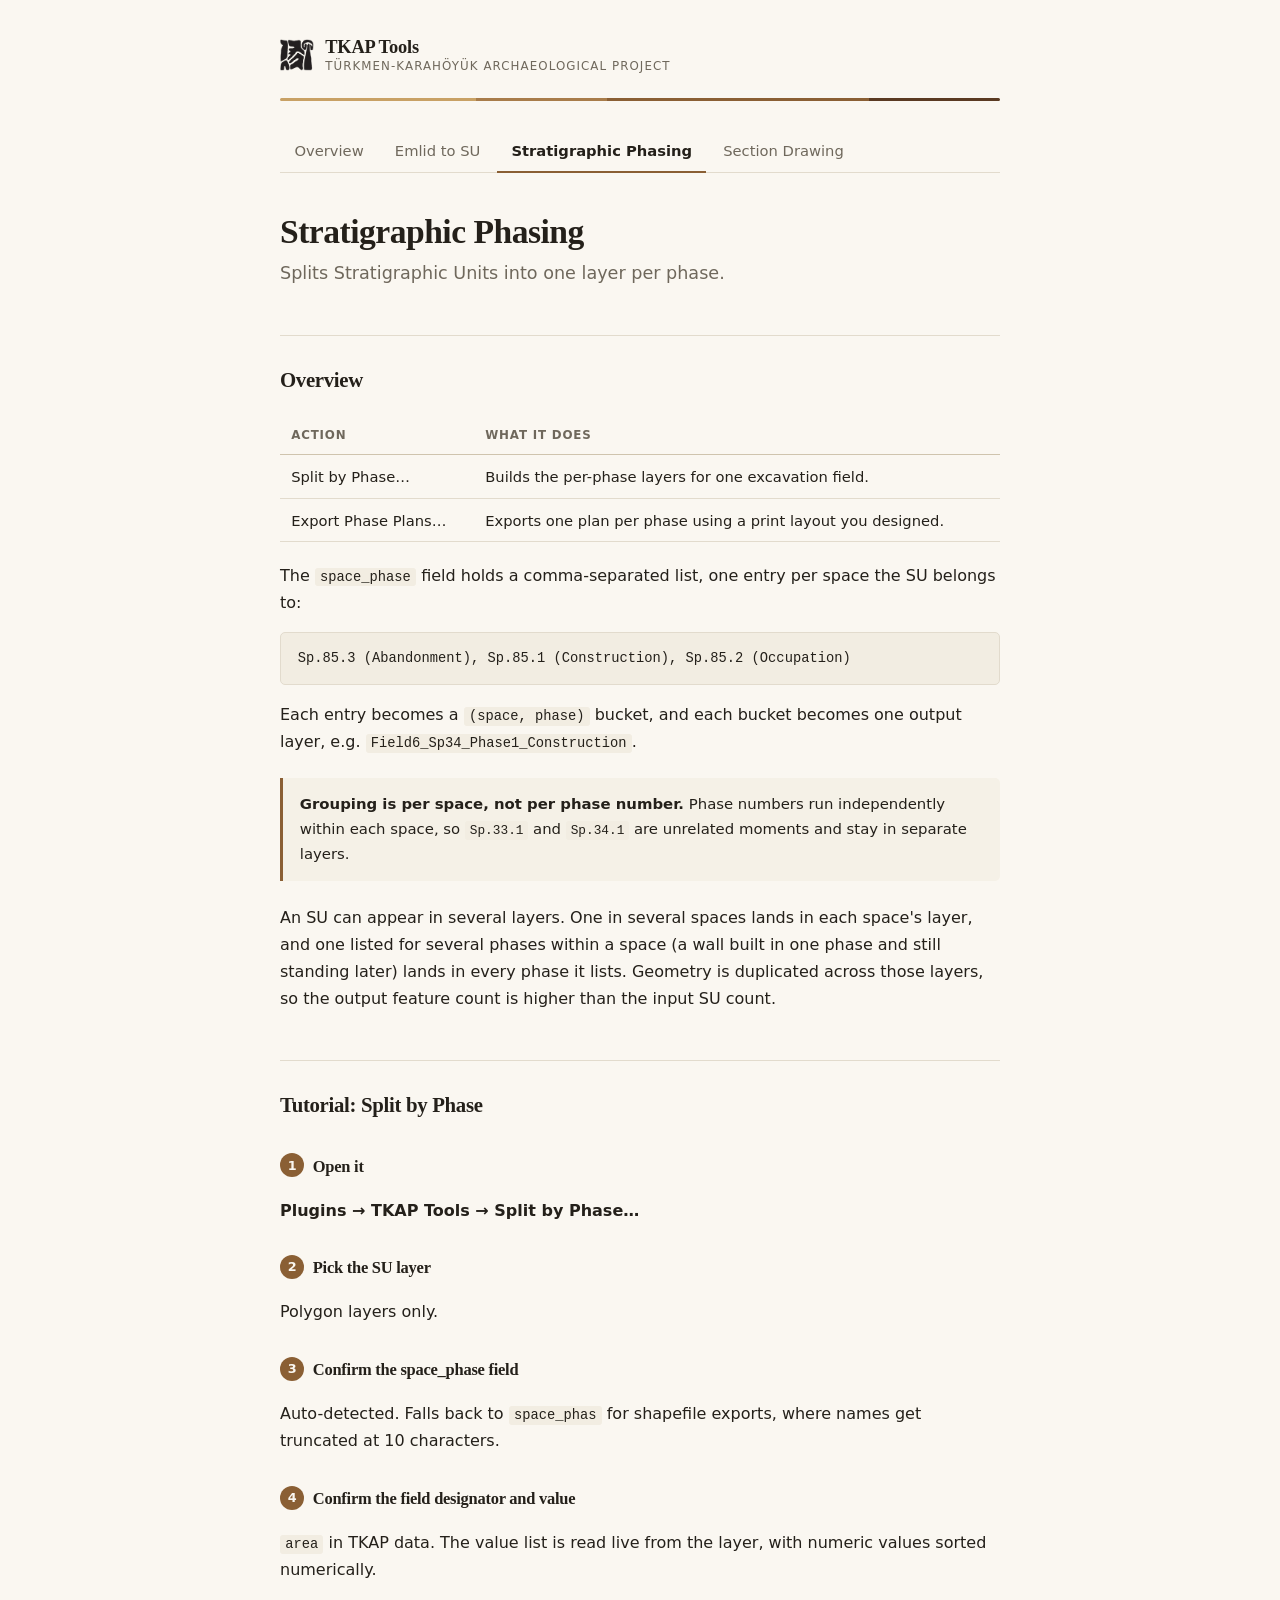
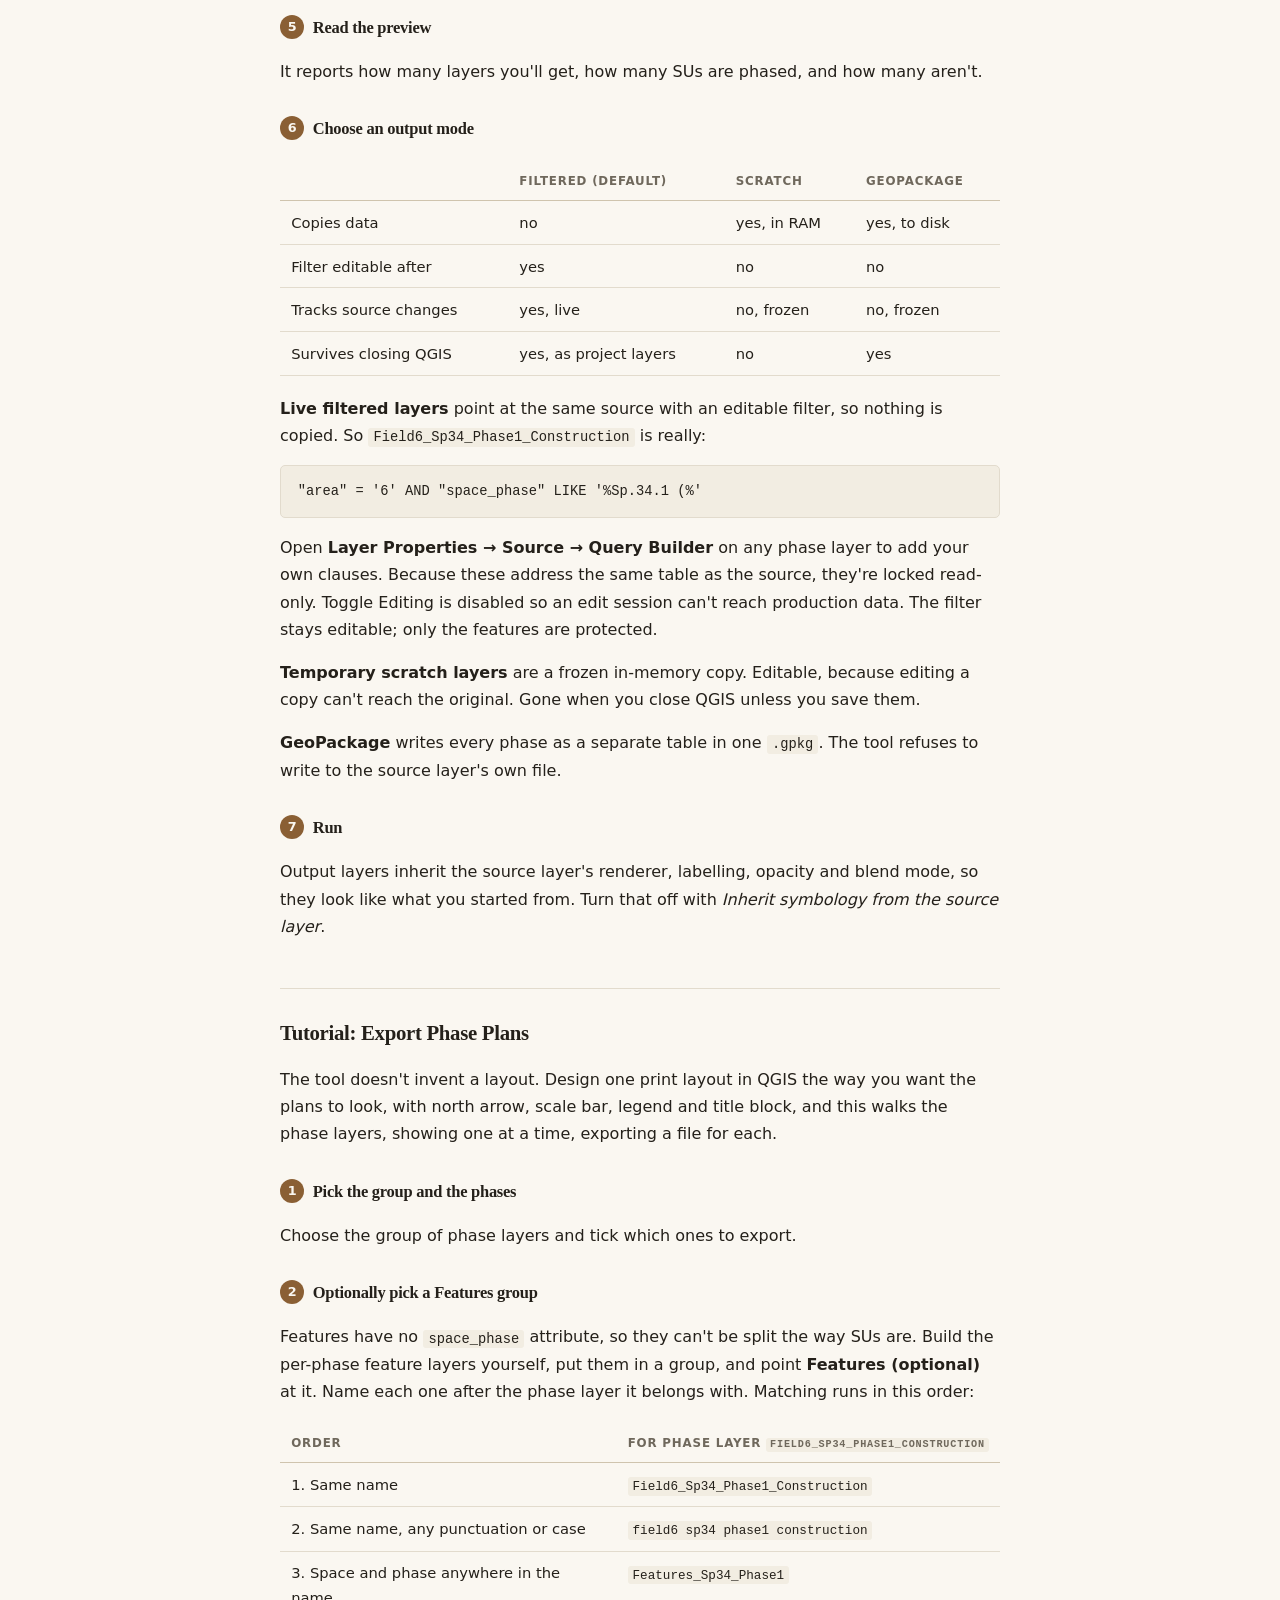
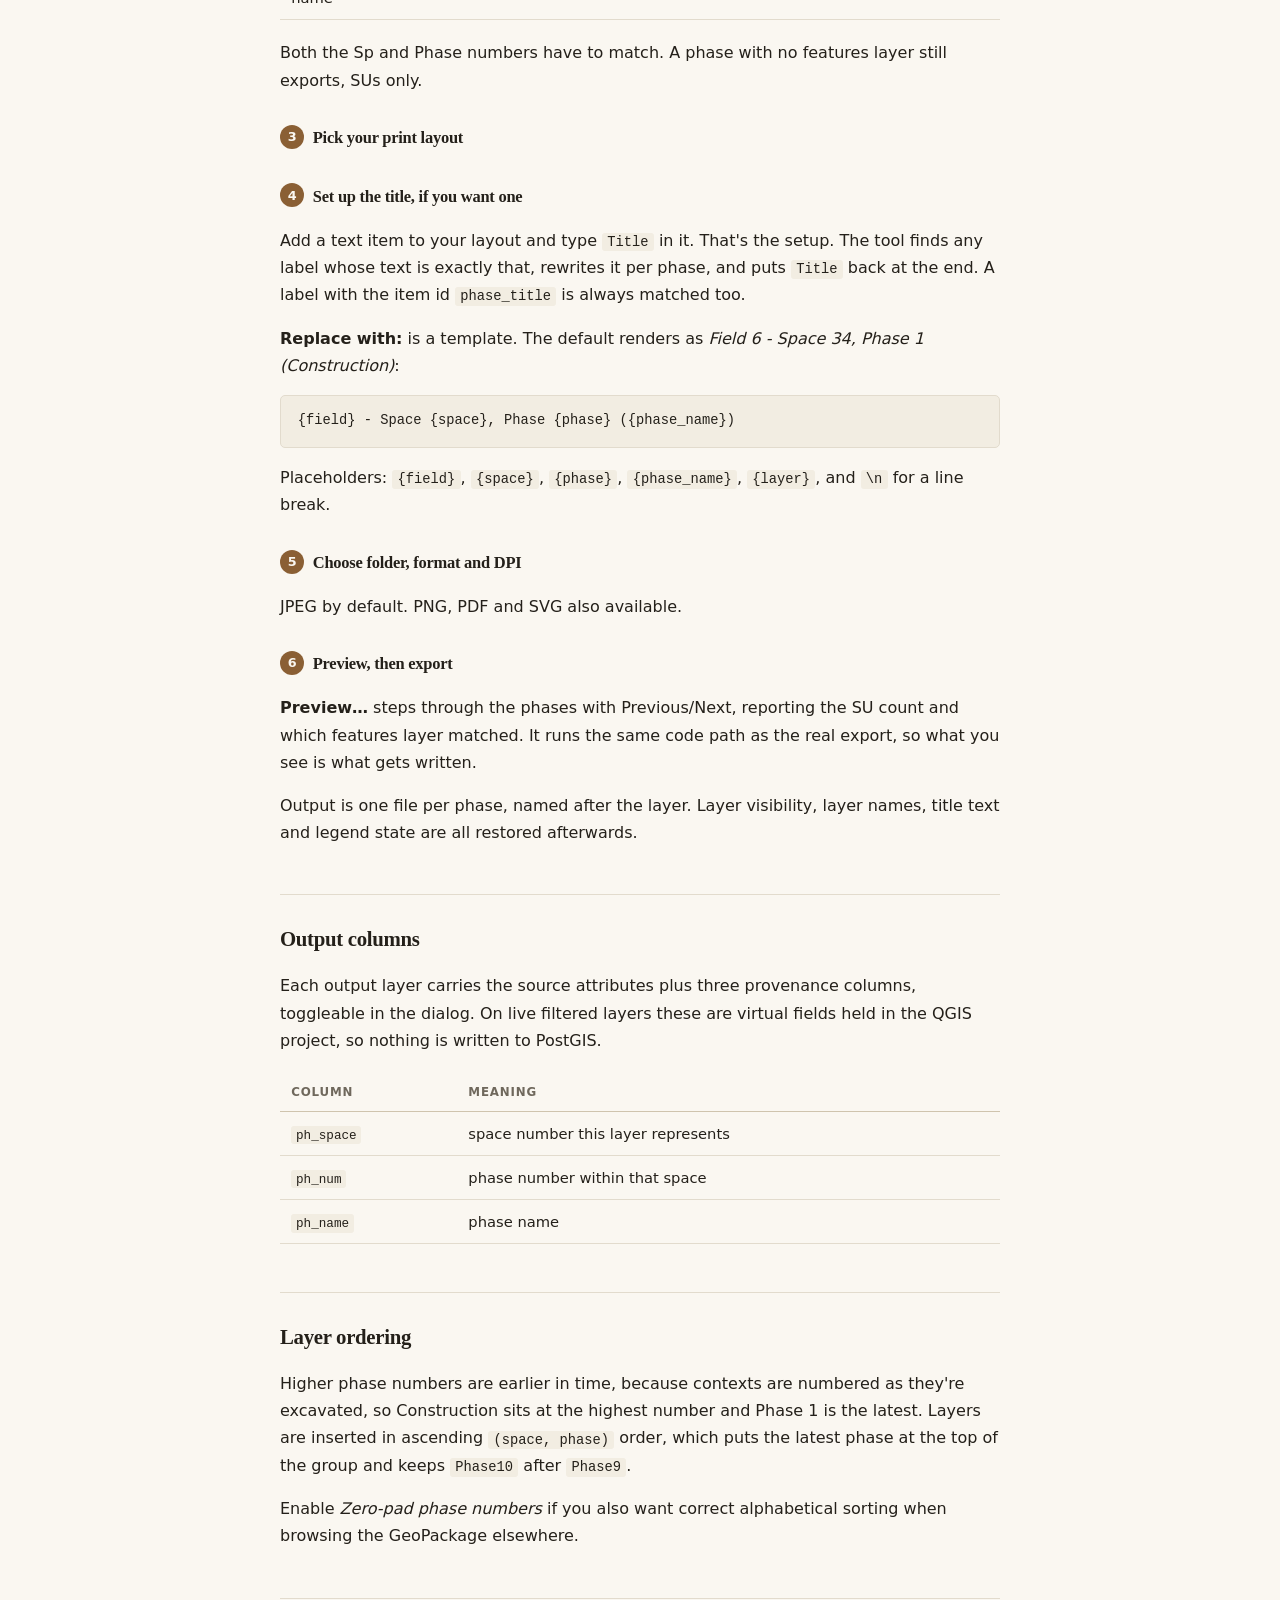
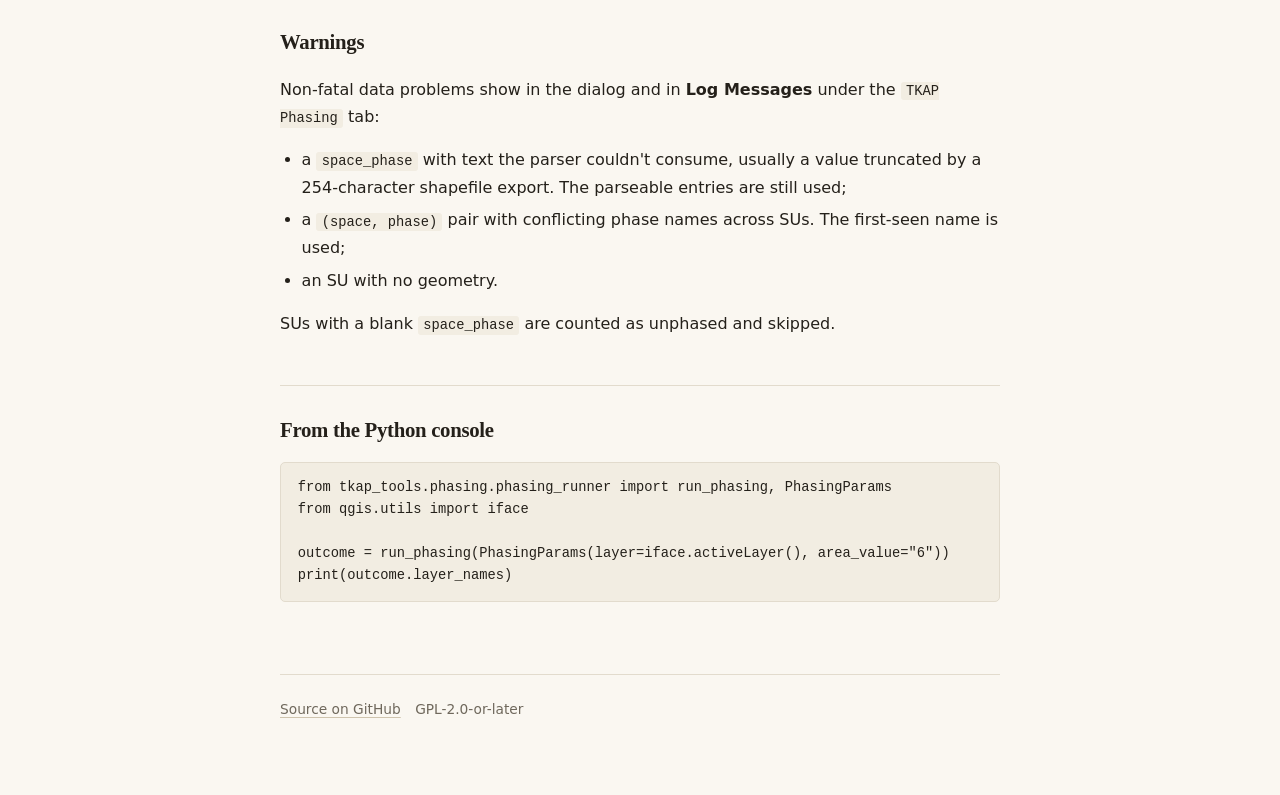
==== docs/phasing.html @ 30c322bd "Merge the three TKAP QGIS plugins into one Phasing, Section Drawing and Emlid to SU now ship as tkap" ====
<!doctype html>
<html lang="en">
<head>
<meta charset="utf-8">
<meta name="viewport" content="width=device-width, initial-scale=1">
<title>Stratigraphic Phasing - TKAP Tools</title>
<meta name="description" content="Split Stratigraphic Units into one layer per phase for an excavation field, and export a plan for each.">
<link rel="icon" href="assets/tkap-mark.png">
<link rel="stylesheet" href="style.css">
</head>
<body>
<header>
  <a class="brand" href="./">
    <img src="assets/tkap-mark.png" alt="">
    <span class="brand-text">
      <span class="brand-name">TKAP Tools</span>
      <span class="brand-sub">Türkmen-Karahöyük Archaeological Project</span>
    </span>
  </a>
  <div class="strata"><i></i><i></i><i></i><i></i></div>
  <nav class="tabs">
    <a href="./">Overview</a>
    <a href="emlid.html">Emlid to SU</a>
    <a href="phasing.html" aria-current="page">Stratigraphic Phasing</a>
    <a href="section.html">Section Drawing</a>
  </nav>
</header>

<main>
  <h1>Stratigraphic Phasing</h1>
  <p class="lede">Splits Stratigraphic Units into one layer per phase.</p>

  <h2>Overview</h2>
  <div class="table-wrap">
  <table>
    <tr><th>Action</th><th>What it does</th></tr>
    <tr><td>Split by Phase…</td><td>Builds the per-phase layers for one excavation field.</td></tr>
    <tr><td>Export Phase Plans…</td><td>Exports one plan per phase using a print layout you designed.</td></tr>
  </table>
  </div>

  <p>The <code>space_phase</code> field holds a comma-separated list, one entry per space the SU belongs to:</p>
  <pre><code>Sp.85.3 (Abandonment), Sp.85.1 (Construction), Sp.85.2 (Occupation)</code></pre>
  <p>Each entry becomes a <code>(space, phase)</code> bucket, and each bucket becomes one output layer, e.g. <code>Field6_Sp34_Phase1_Construction</code>.</p>

  <div class="note">
    <p><strong>Grouping is per space, not per phase number.</strong> Phase numbers run independently within each space, so <code>Sp.33.1</code> and <code>Sp.34.1</code> are unrelated moments and stay in separate layers.</p>
  </div>

  <p>An SU can appear in several layers. One in several spaces lands in each space's layer, and one listed for several phases within a space (a wall built in one phase and still standing later) lands in every phase it lists. Geometry is duplicated across those layers, so the output feature count is higher than the input SU count.</p>

  <h2>Tutorial: Split by Phase</h2>

  <div class="steps">
    <section class="step">
      <h3>Open it</h3>
      <p><strong>Plugins → TKAP Tools → Split by Phase…</strong></p>
    </section>

    <section class="step">
      <h3>Pick the SU layer</h3>
      <p>Polygon layers only.</p>
    </section>

    <section class="step">
      <h3>Confirm the space_phase field</h3>
      <p>Auto-detected. Falls back to <code>space_phas</code> for shapefile exports, where names get truncated at 10 characters.</p>
    </section>

    <section class="step">
      <h3>Confirm the field designator and value</h3>
      <p><code>area</code> in TKAP data. The value list is read live from the layer, with numeric values sorted numerically.</p>
    </section>

    <section class="step">
      <h3>Read the preview</h3>
      <p>It reports how many layers you'll get, how many SUs are phased, and how many aren't.</p>
    </section>

    <section class="step">
      <h3>Choose an output mode</h3>
      <div class="table-wrap">
      <table>
        <tr><th></th><th>Filtered (default)</th><th>Scratch</th><th>GeoPackage</th></tr>
        <tr><td>Copies data</td><td>no</td><td>yes, in RAM</td><td>yes, to disk</td></tr>
        <tr><td>Filter editable after</td><td>yes</td><td>no</td><td>no</td></tr>
        <tr><td>Tracks source changes</td><td>yes, live</td><td>no, frozen</td><td>no, frozen</td></tr>
        <tr><td>Survives closing QGIS</td><td>yes, as project layers</td><td>no</td><td>yes</td></tr>
      </table>
      </div>

      <p><strong>Live filtered layers</strong> point at the same source with an editable filter, so nothing is copied. So <code>Field6_Sp34_Phase1_Construction</code> is really:</p>
      <pre><code>"area" = '6' AND "space_phase" LIKE '%Sp.34.1 (%'</code></pre>
      <p>Open <strong>Layer Properties → Source → Query Builder</strong> on any phase layer to add your own clauses. Because these address the same table as the source, they're locked read-only. Toggle Editing is disabled so an edit session can't reach production data. The filter stays editable; only the features are protected.</p>

      <p><strong>Temporary scratch layers</strong> are a frozen in-memory copy. Editable, because editing a copy can't reach the original. Gone when you close QGIS unless you save them.</p>

      <p><strong>GeoPackage</strong> writes every phase as a separate table in one <code>.gpkg</code>. The tool refuses to write to the source layer's own file.</p>
    </section>

    <section class="step">
      <h3>Run</h3>
      <p>Output layers inherit the source layer's renderer, labelling, opacity and blend mode, so they look like what you started from. Turn that off with <em>Inherit symbology from the source layer</em>.</p>
    </section>
  </div>

  <h2>Tutorial: Export Phase Plans</h2>

  <p>The tool doesn't invent a layout. Design one print layout in QGIS the way you want the plans to look, with north arrow, scale bar, legend and title block, and this walks the phase layers, showing one at a time, exporting a file for each.</p>

  <div class="steps">
    <section class="step">
      <h3>Pick the group and the phases</h3>
      <p>Choose the group of phase layers and tick which ones to export.</p>
    </section>

    <section class="step">
      <h3>Optionally pick a Features group</h3>
      <p>Features have no <code>space_phase</code> attribute, so they can't be split the way SUs are. Build the per-phase feature layers yourself, put them in a group, and point <strong>Features (optional)</strong> at it. Name each one after the phase layer it belongs with. Matching runs in this order:</p>
      <div class="table-wrap">
      <table>
        <tr><th>Order</th><th>For phase layer <code>Field6_Sp34_Phase1_Construction</code></th></tr>
        <tr><td>1. Same name</td><td><code>Field6_Sp34_Phase1_Construction</code></td></tr>
        <tr><td>2. Same name, any punctuation or case</td><td><code>field6 sp34 phase1 construction</code></td></tr>
        <tr><td>3. Space and phase anywhere in the name</td><td><code>Features_Sp34_Phase1</code></td></tr>
      </table>
      </div>
      <p>Both the Sp and Phase numbers have to match. A phase with no features layer still exports, SUs only.</p>
    </section>

    <section class="step">
      <h3>Pick your print layout</h3>
    </section>

    <section class="step">
      <h3>Set up the title, if you want one</h3>
      <p>Add a text item to your layout and type <code>Title</code> in it. That's the setup. The tool finds any label whose text is exactly that, rewrites it per phase, and puts <code>Title</code> back at the end. A label with the item id <code>phase_title</code> is always matched too.</p>
      <p><strong>Replace with:</strong> is a template. The default renders as <em>Field 6 - Space 34, Phase 1 (Construction)</em>:</p>
      <pre><code>{field} - Space {space}, Phase {phase} ({phase_name})</code></pre>
      <p>Placeholders: <code>{field}</code>, <code>{space}</code>, <code>{phase}</code>, <code>{phase_name}</code>, <code>{layer}</code>, and <code>\n</code> for a line break.</p>
    </section>

    <section class="step">
      <h3>Choose folder, format and DPI</h3>
      <p>JPEG by default. PNG, PDF and SVG also available.</p>
    </section>

    <section class="step">
      <h3>Preview, then export</h3>
      <p><strong>Preview…</strong> steps through the phases with Previous/Next, reporting the SU count and which features layer matched. It runs the same code path as the real export, so what you see is what gets written.</p>
      <p>Output is one file per phase, named after the layer. Layer visibility, layer names, title text and legend state are all restored afterwards.</p>
    </section>
  </div>

  <h2>Output columns</h2>
  <p>Each output layer carries the source attributes plus three provenance columns, toggleable in the dialog. On live filtered layers these are virtual fields held in the QGIS project, so nothing is written to PostGIS.</p>
  <div class="table-wrap">
  <table>
    <tr><th>Column</th><th>Meaning</th></tr>
    <tr><td><code>ph_space</code></td><td>space number this layer represents</td></tr>
    <tr><td><code>ph_num</code></td><td>phase number within that space</td></tr>
    <tr><td><code>ph_name</code></td><td>phase name</td></tr>
  </table>
  </div>

  <h2>Layer ordering</h2>
  <p>Higher phase numbers are earlier in time, because contexts are numbered as they're excavated, so Construction sits at the highest number and Phase 1 is the latest. Layers are inserted in ascending <code>(space, phase)</code> order, which puts the latest phase at the top of the group and keeps <code>Phase10</code> after <code>Phase9</code>.</p>
  <p>Enable <em>Zero-pad phase numbers</em> if you also want correct alphabetical sorting when browsing the GeoPackage elsewhere.</p>

  <h2>Warnings</h2>
  <p>Non-fatal data problems show in the dialog and in <strong>Log Messages</strong> under the <code>TKAP Phasing</code> tab:</p>
  <ul>
    <li>a <code>space_phase</code> with text the parser couldn't consume, usually a value truncated by a 254-character shapefile export. The parseable entries are still used;</li>
    <li>a <code>(space, phase)</code> pair with conflicting phase names across SUs. The first-seen name is used;</li>
    <li>an SU with no geometry.</li>
  </ul>
  <p>SUs with a blank <code>space_phase</code> are counted as unphased and skipped.</p>

  <h2>From the Python console</h2>
  <pre><code>from tkap_tools.phasing.phasing_runner import run_phasing, PhasingParams
from qgis.utils import iface

outcome = run_phasing(PhasingParams(layer=iface.activeLayer(), area_value="6"))
print(outcome.layer_names)</code></pre>
</main>

<footer>
  <span><a href="https://github.com/amcgallian/tkap-qgis">Source on GitHub</a></span>
  <span>GPL-2.0-or-later</span>
</footer>
</body>
</html>
---- docs/style.css ----
/* TKAP Tools documentation.
   Warm paper, ochre-to-umber accents taken from the plugin icons, and a serif
   display face so it reads like project documentation rather than a template. */

:root {
  color-scheme: light dark;

  --ink: #24201a;
  --paper: #faf7f1;
  --muted: #6f685c;
  --line: #e2dbcd;
  --rule: #cfc4ae;
  --code-bg: #f2ede2;
  --panel: #f5f1e7;

  --ochre: #c8a165;
  --umber: #8a5f34;
  --bark: #5a3a22;
  --accent: #8a5f34;

  --mark-invert: 0;
}

@media (prefers-color-scheme: dark) {
  :root {
    --ink: #ece7dc;
    --paper: #14120e;
    --muted: #9a9285;
    --line: #2c2820;
    --rule: #3a3428;
    --code-bg: #1d1a14;
    --panel: #1a1712;

    --accent: #c8a165;
    --mark-invert: 1;
  }
}

:root[data-theme="light"] {
  --ink: #24201a; --paper: #faf7f1; --muted: #6f685c; --line: #e2dbcd;
  --rule: #cfc4ae; --code-bg: #f2ede2; --panel: #f5f1e7;
  --accent: #8a5f34; --mark-invert: 0;
}
:root[data-theme="dark"] {
  --ink: #ece7dc; --paper: #14120e; --muted: #9a9285; --line: #2c2820;
  --rule: #3a3428; --code-bg: #1d1a14; --panel: #1a1712;
  --accent: #c8a165; --mark-invert: 1;
}

* { box-sizing: border-box; }

body {
  margin: 0;
  padding: 0 1.25rem 5rem;
  font: 16px/1.7 -apple-system, "Segoe UI", system-ui, sans-serif;
  color: var(--ink);
  background: var(--paper);
  -webkit-text-size-adjust: 100%;
}

.wrap { max-width: 45rem; margin: 0 auto; }

/* ---------------------------------------------------------------- header -- */

header { max-width: 45rem; margin: 0 auto; padding: 2.25rem 0 0; }

.brand {
  display: flex;
  align-items: center;
  gap: .7rem;
  text-decoration: none;
  color: inherit;
  margin-bottom: 1.5rem;
}
.brand img {
  width: 34px;
  height: 32px;
  object-fit: contain;
  /* The mark is near-black artwork on transparency, so dark mode needs it
     flipped rather than a second file. */
  filter: invert(var(--mark-invert));
}
.brand-text { display: flex; flex-direction: column; line-height: 1.25; }
.brand-name {
  font-family: "Iowan Old Style", "Palatino Linotype", Palatino, "Book Antiqua", Georgia, serif;
  font-size: 1.15rem;
  font-weight: 600;
  letter-spacing: -.01em;
}
.brand-sub { font-size: .74rem; color: var(--muted); letter-spacing: .09em; text-transform: uppercase; }

/* the strata rule: the icon's ramp, flattened into a divider */
.strata { display: flex; height: 3px; border-radius: 2px; overflow: hidden; margin-bottom: 1.75rem; }
.strata i { display: block; height: 100%; }
.strata i:nth-child(1) { flex: 3; background: var(--ochre); }
.strata i:nth-child(2) { flex: 2; background: #a87c4a; }
.strata i:nth-child(3) { flex: 4; background: var(--umber); }
.strata i:nth-child(4) { flex: 2; background: var(--bark); }

nav.tabs { display: flex; flex-wrap: wrap; gap: .15rem; border-bottom: 1px solid var(--line); margin-bottom: 2.5rem; }
nav.tabs a {
  padding: .55rem .9rem;
  text-decoration: none;
  color: var(--muted);
  font-size: .92rem;
  border-bottom: 2px solid transparent;
  margin-bottom: -1px;
  white-space: nowrap;
}
nav.tabs a:hover { color: var(--ink); }
nav.tabs a[aria-current="page"] { color: var(--ink); font-weight: 600; border-bottom-color: var(--accent); }

/* ------------------------------------------------------------------ type -- */

main { max-width: 45rem; margin: 0 auto; }

h1, h2, h3 {
  font-family: "Iowan Old Style", "Palatino Linotype", Palatino, "Book Antiqua", Georgia, serif;
  letter-spacing: -.015em;
}
h1 { font-size: 2.1rem; line-height: 1.15; margin: 0 0 .5rem; font-weight: 600; }
.lede { color: var(--muted); margin: 0 0 2.5rem; font-size: 1.1rem; line-height: 1.55; max-width: 38rem; }

h2 {
  font-size: 1.3rem;
  font-weight: 600;
  margin: 3rem 0 .9rem;
  padding-top: 1.6rem;
  border-top: 1px solid var(--line);
}
h3 { font-size: 1.03rem; font-weight: 600; margin: 1.9rem 0 .45rem; }

p, li { overflow-wrap: break-word; }
ul, ol { padding-left: 1.35rem; }
li { margin: .35rem 0; }
li > ul, li > ol { margin: .35rem 0; }

a { color: inherit; text-decoration-color: var(--accent); text-underline-offset: 3px; }
a:hover { text-decoration-color: var(--ink); }

code {
  background: var(--code-bg);
  padding: .14em .38em;
  border-radius: 3px;
  font-size: .86em;
  font-family: ui-monospace, "Cascadia Code", Consolas, monospace;
}
pre {
  background: var(--code-bg);
  border: 1px solid var(--line);
  border-radius: 5px;
  padding: .9rem 1.05rem;
  overflow-x: auto;
  font-size: .86rem;
  line-height: 1.6;
}
pre code { background: none; padding: 0; font-size: inherit; }

.url {
  display: block;
  background: var(--panel);
  border: 1px solid var(--line);
  border-left: 3px solid var(--accent);
  border-radius: 0 5px 5px 0;
  padding: .8rem 1rem;
  margin: 1.1rem 0;
  overflow-x: auto;
  white-space: nowrap;
  font-family: ui-monospace, "Cascadia Code", Consolas, monospace;
  font-size: .86rem;
}

/* ---------------------------------------------------------------- blocks -- */

.table-wrap { overflow-x: auto; margin: 1.2rem 0; }
table { border-collapse: collapse; width: 100%; font-size: .92rem; }
th, td { text-align: left; padding: .55rem .7rem; border-bottom: 1px solid var(--line); vertical-align: top; }
th {
  font-size: .74rem;
  text-transform: uppercase;
  letter-spacing: .07em;
  color: var(--muted);
  font-weight: 600;
  white-space: nowrap;
  border-bottom-color: var(--rule);
}

.note {
  background: var(--panel);
  border-left: 3px solid var(--accent);
  border-radius: 0 5px 5px 0;
  padding: .85rem 1.05rem;
  margin: 1.4rem 0;
  font-size: .93rem;
}
.note :first-child { margin-top: 0; }
.note :last-child { margin-bottom: 0; }

.cards { display: grid; gap: .9rem; margin: 1.75rem 0 0; }
@media (min-width: 42rem) { .cards { grid-template-columns: repeat(3, 1fr); } }
.card {
  border: 1px solid var(--line);
  border-top: 2px solid var(--accent);
  border-radius: 4px;
  padding: 1.05rem 1.15rem;
  text-decoration: none;
  color: inherit;
  display: block;
  background: var(--panel);
}
.card:hover { border-color: var(--accent); }
.card h3 {
  margin: 0 0 .3rem;
  font-size: 1rem;
}
.card p { margin: 0; color: var(--muted); font-size: .89rem; line-height: 1.5; }

/* numbered tutorial steps */
.step { counter-increment: step; }
.steps { counter-reset: step; }
.step > h3::before {
  content: counter(step);
  display: inline-grid;
  place-items: center;
  width: 1.5rem;
  height: 1.5rem;
  margin-right: .55rem;
  border-radius: 50%;
  background: var(--accent);
  color: var(--paper);
  font-family: -apple-system, "Segoe UI", system-ui, sans-serif;
  font-size: .8rem;
  font-weight: 600;
  vertical-align: 2px;
}

footer {
  max-width: 45rem;
  margin: 4.5rem auto 0;
  padding-top: 1.4rem;
  border-top: 1px solid var(--line);
  color: var(--muted);
  font-size: .86rem;
  display: flex;
  flex-wrap: wrap;
  gap: .4rem .9rem;
  align-items: center;
}
footer a { text-decoration-color: var(--rule); }
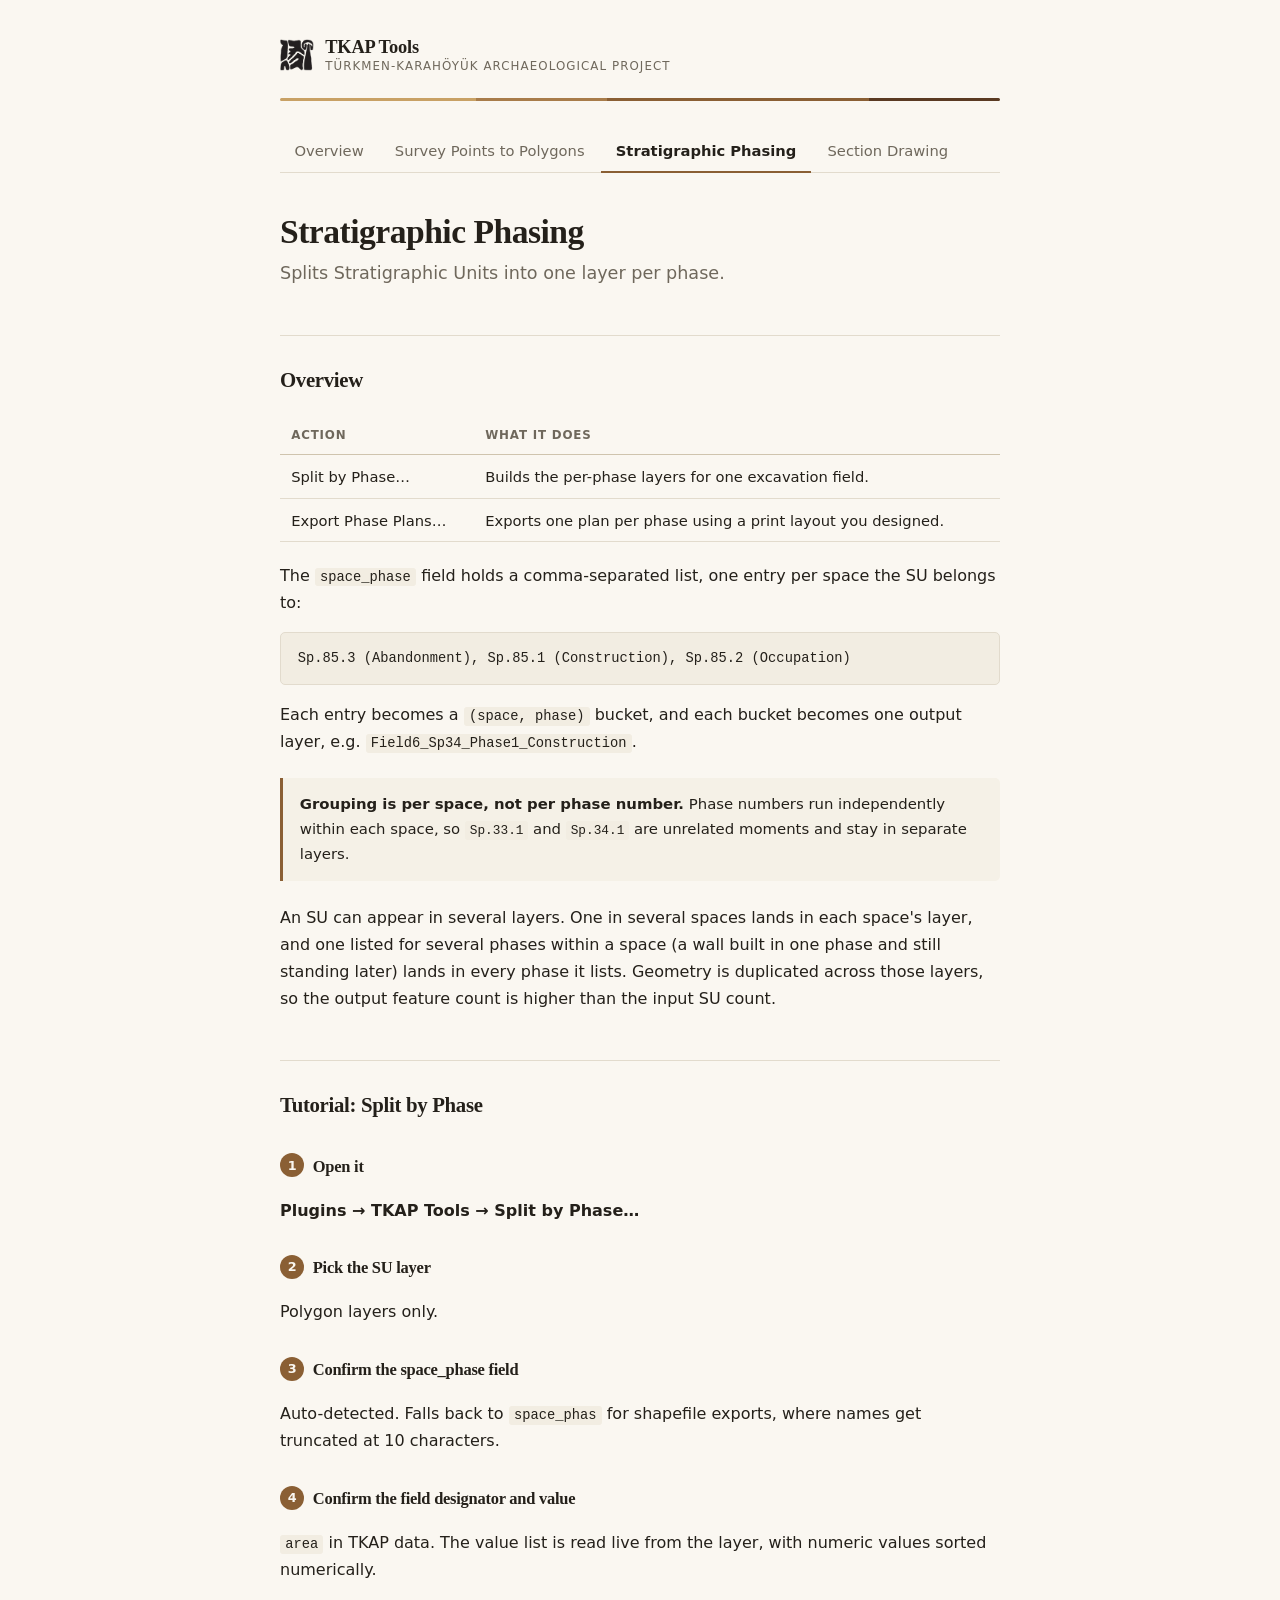
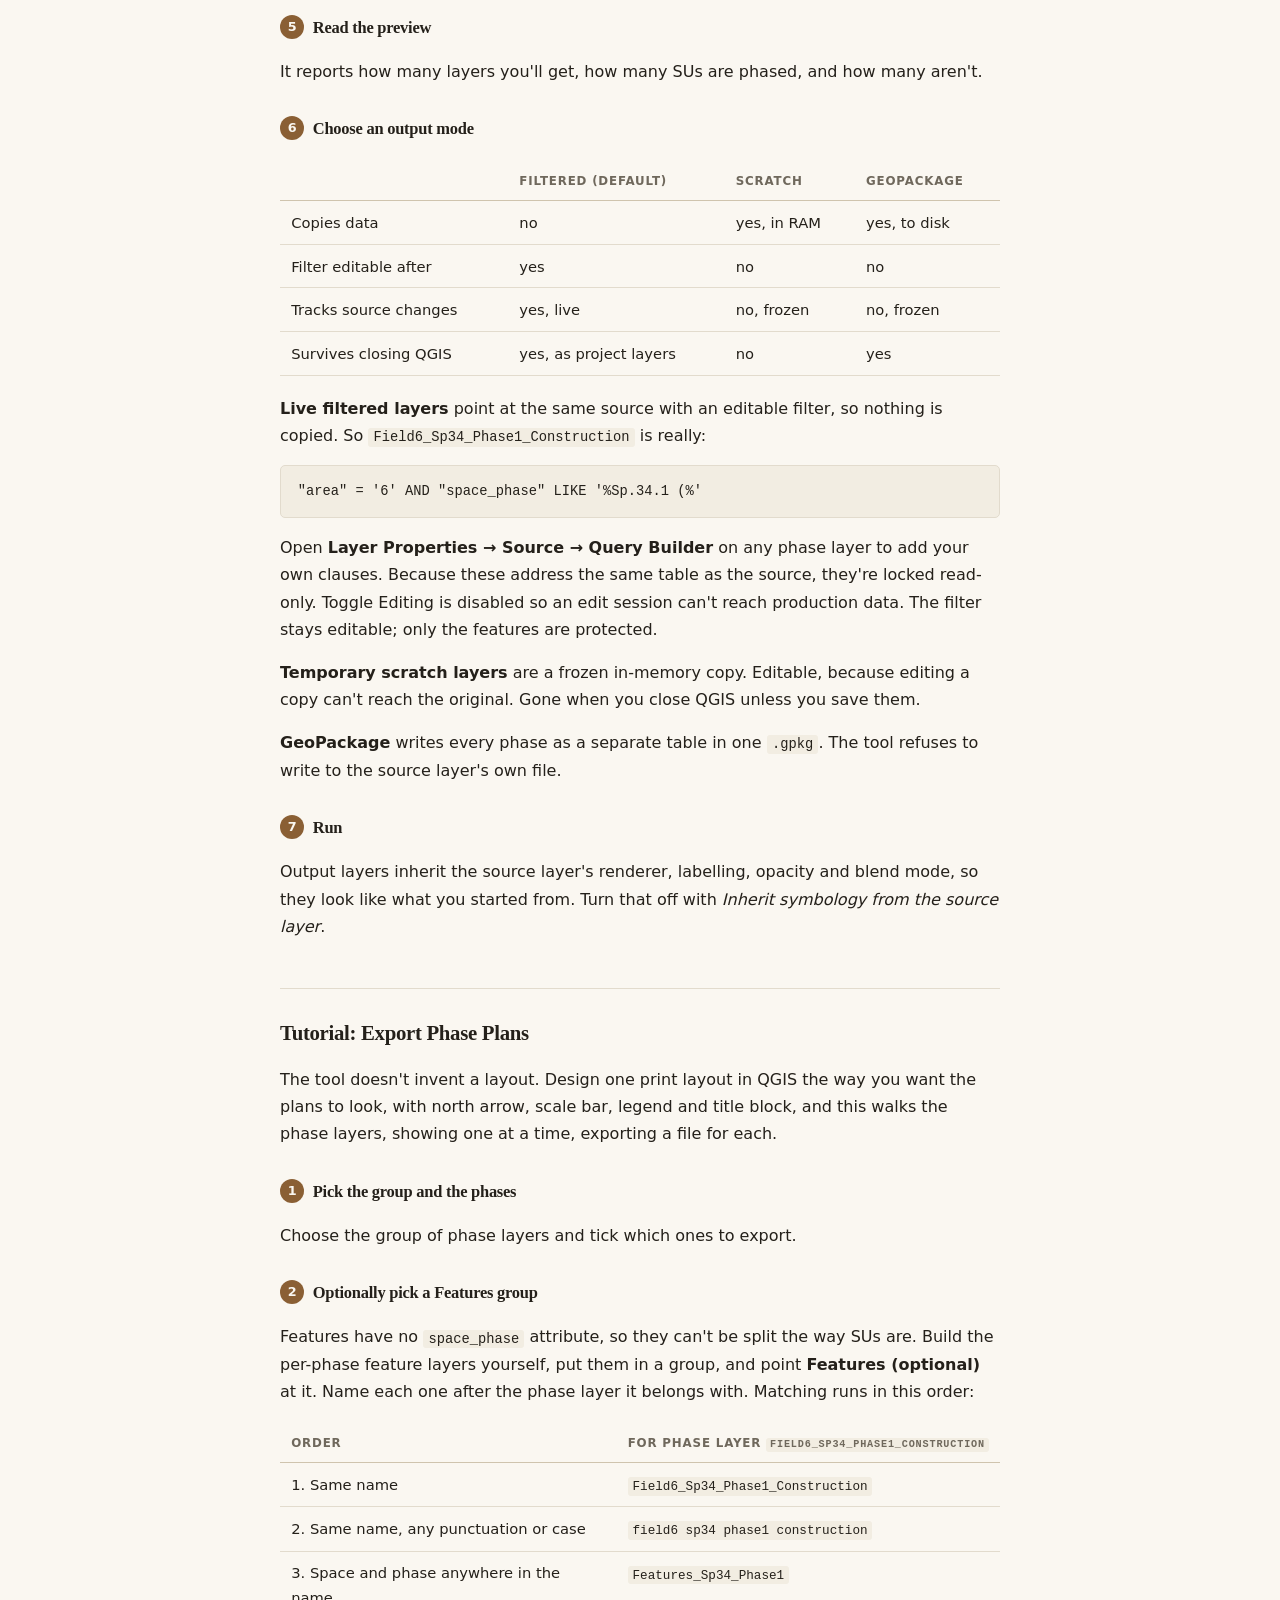
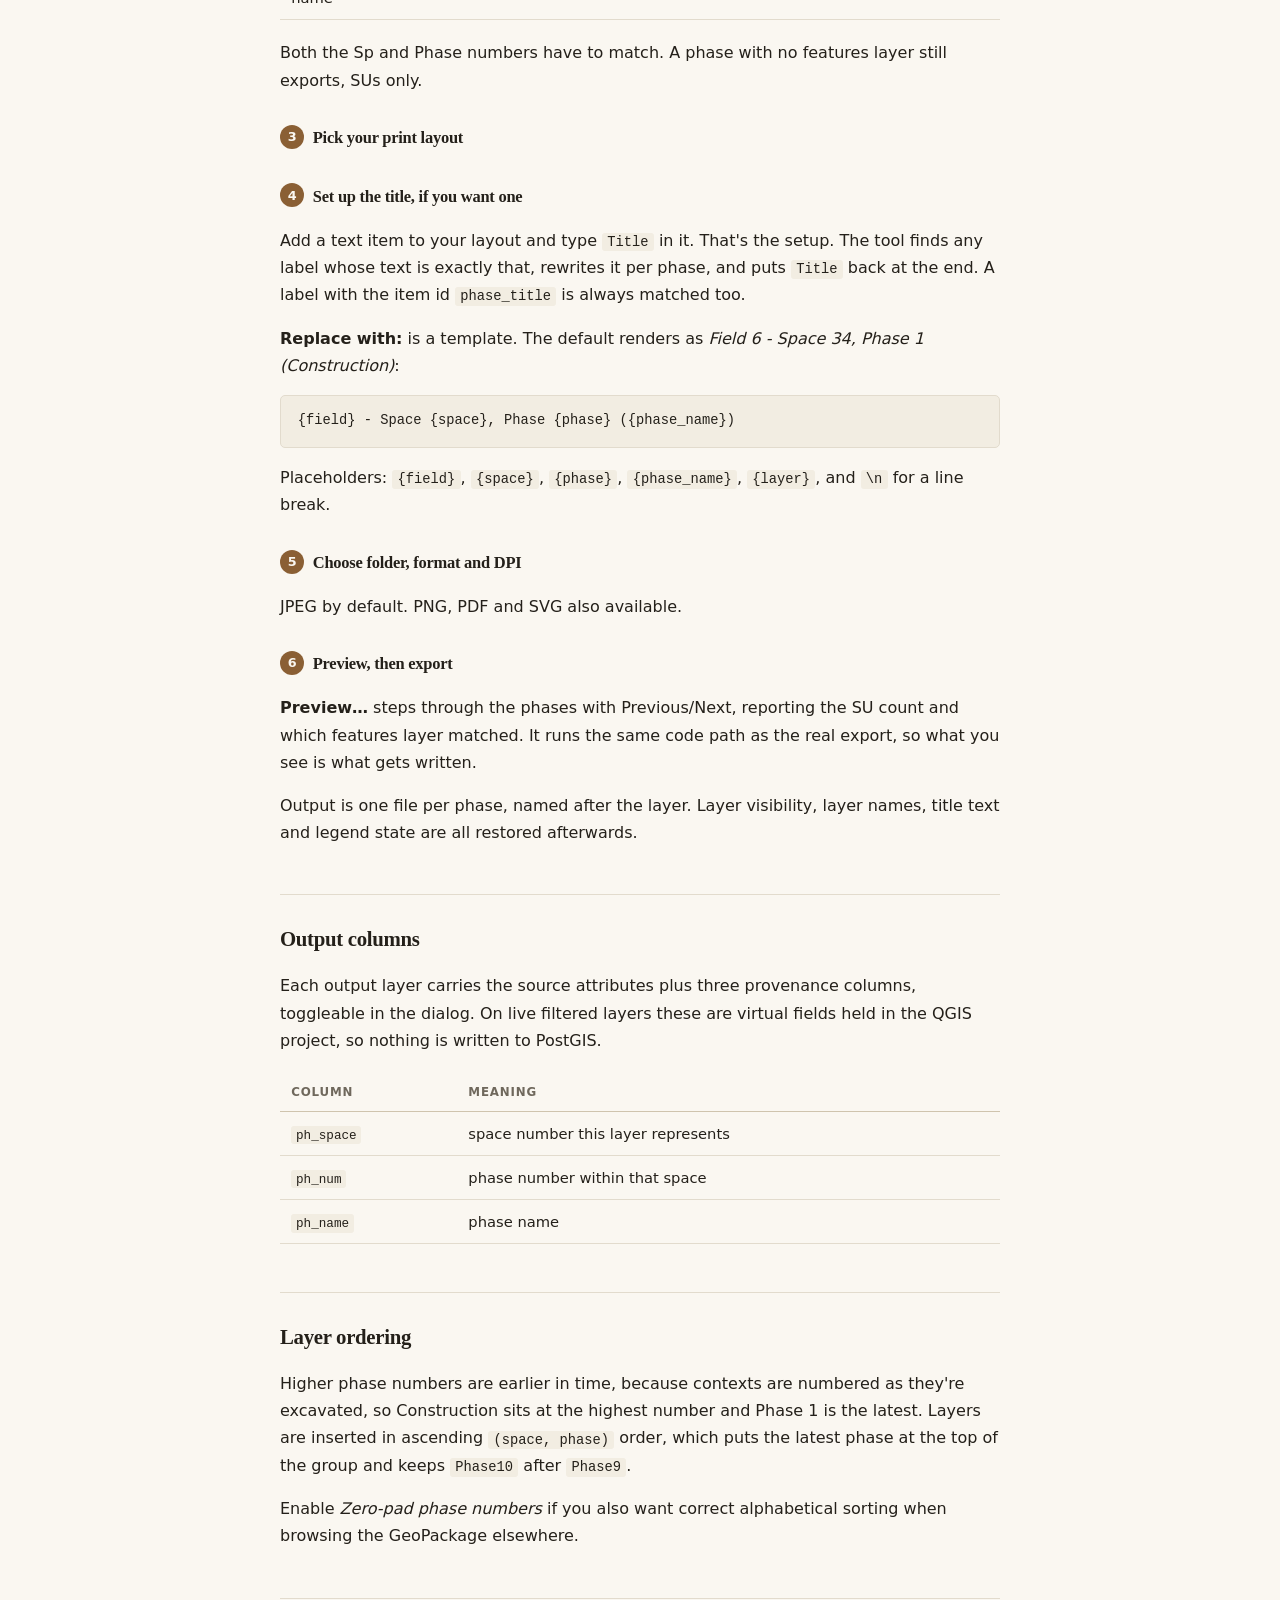
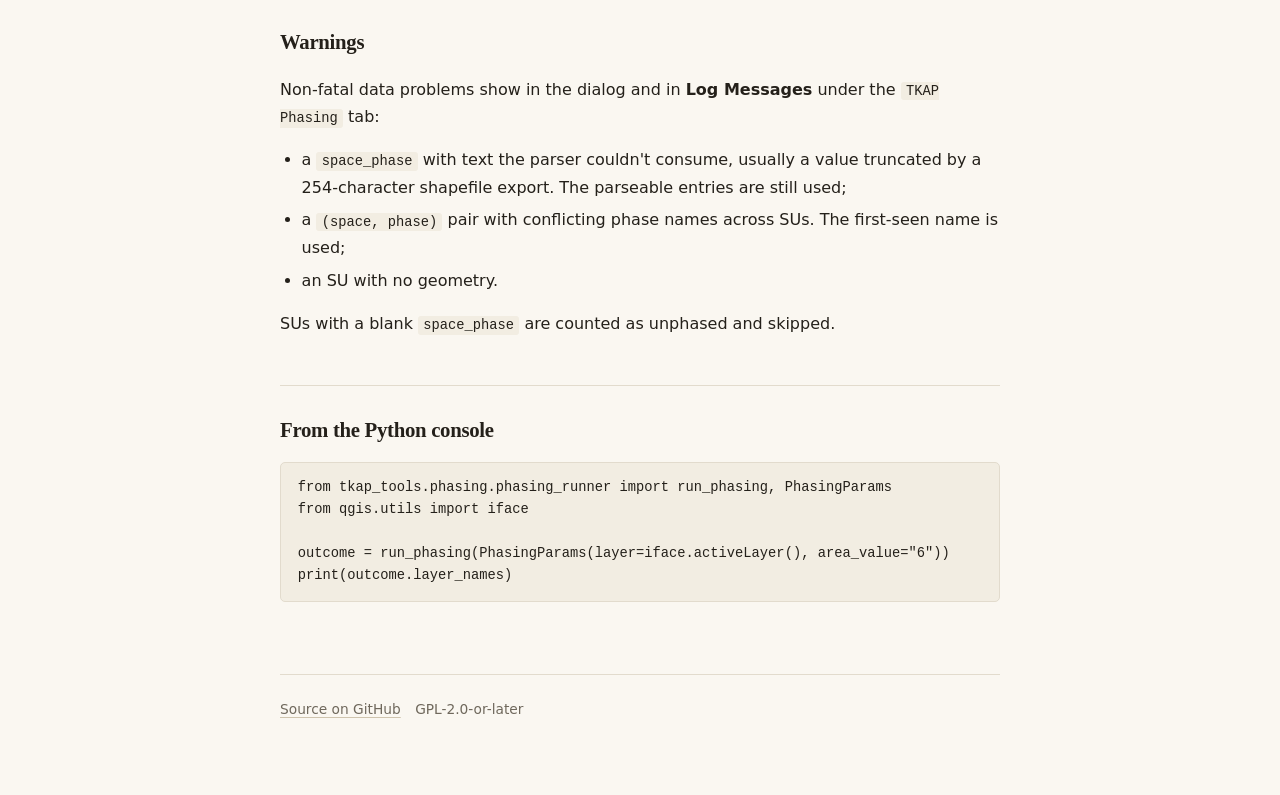
==== commit 853618e5: "v1.1.0 update, check metadata changelog for more" ====
--- a/docs/phasing.html
+++ b/docs/phasing.html
@@ -20,7 +20,7 @@
   <div class="strata"><i></i><i></i><i></i><i></i></div>
   <nav class="tabs">
     <a href="./">Overview</a>
-    <a href="emlid.html">Emlid to SU</a>
+    <a href="points.html">Survey Points to Polygons</a>
     <a href="phasing.html" aria-current="page">Stratigraphic Phasing</a>
     <a href="section.html">Section Drawing</a>
   </nav>
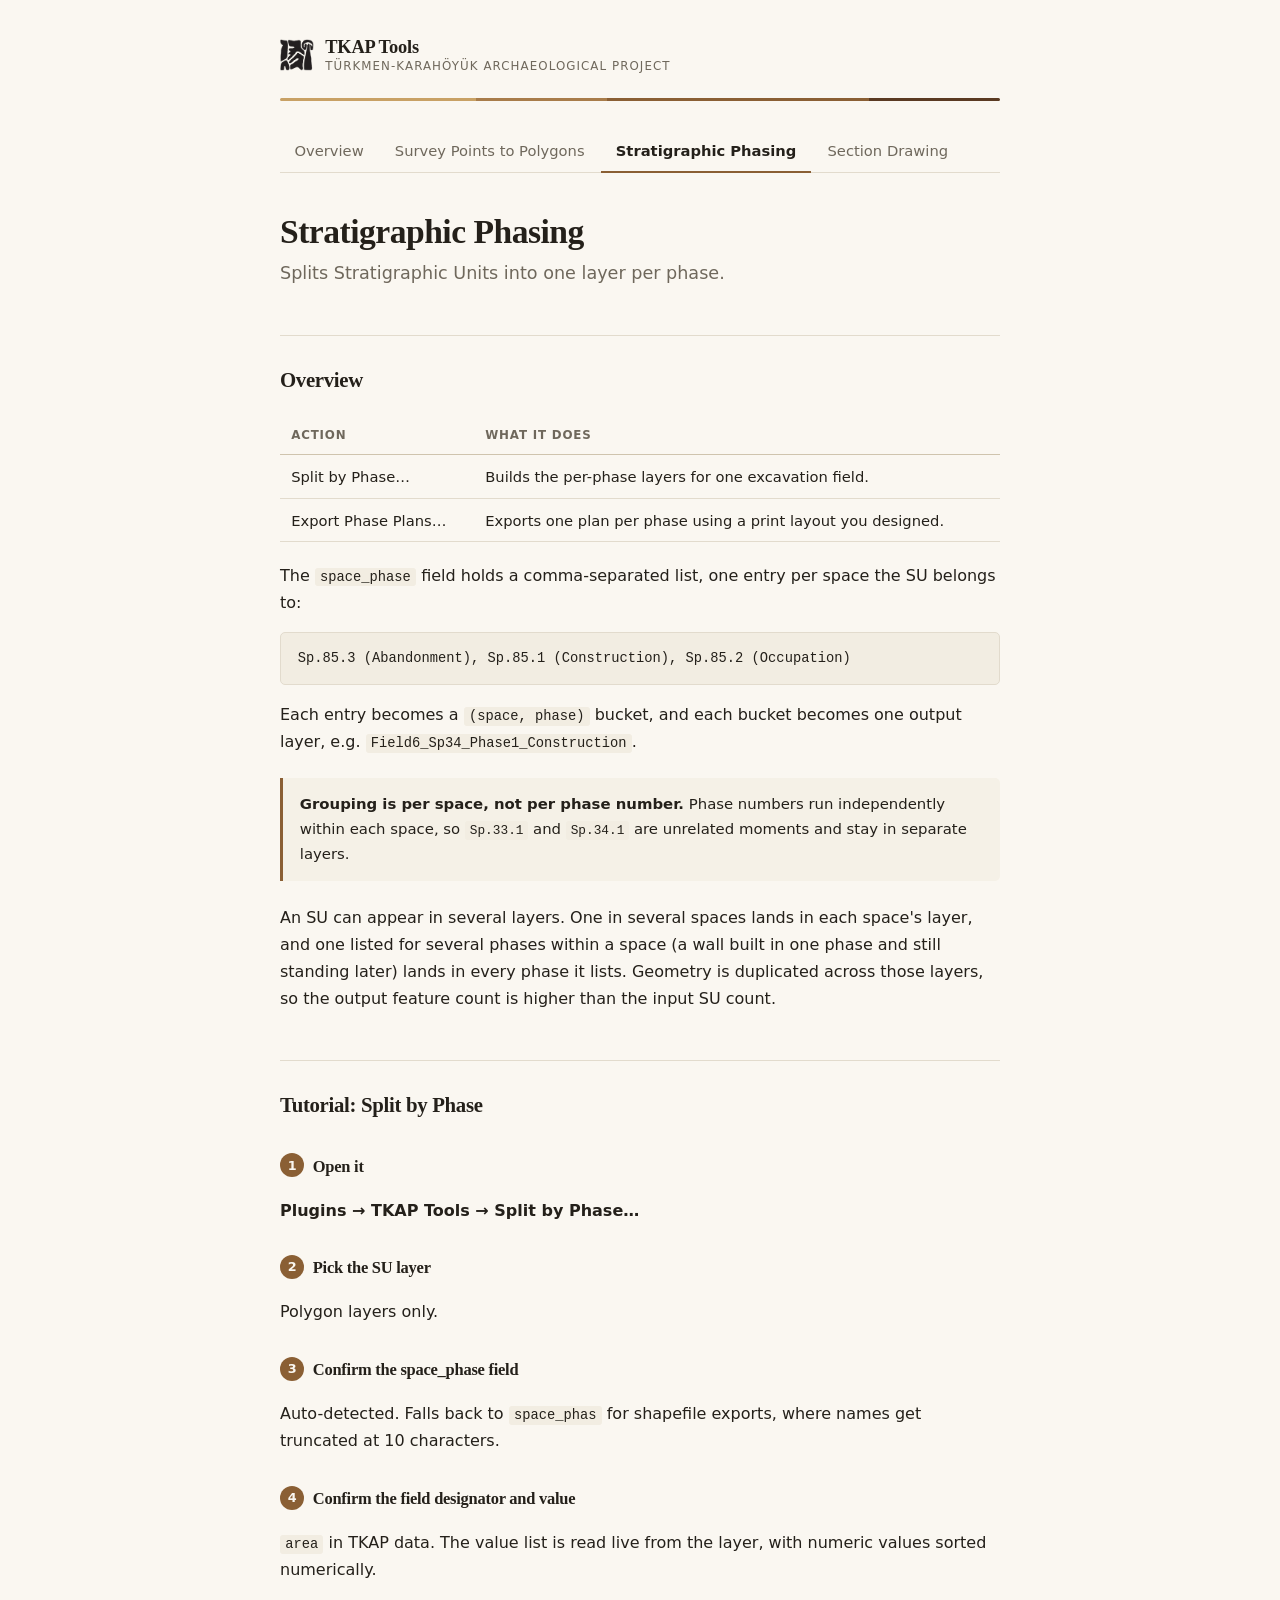
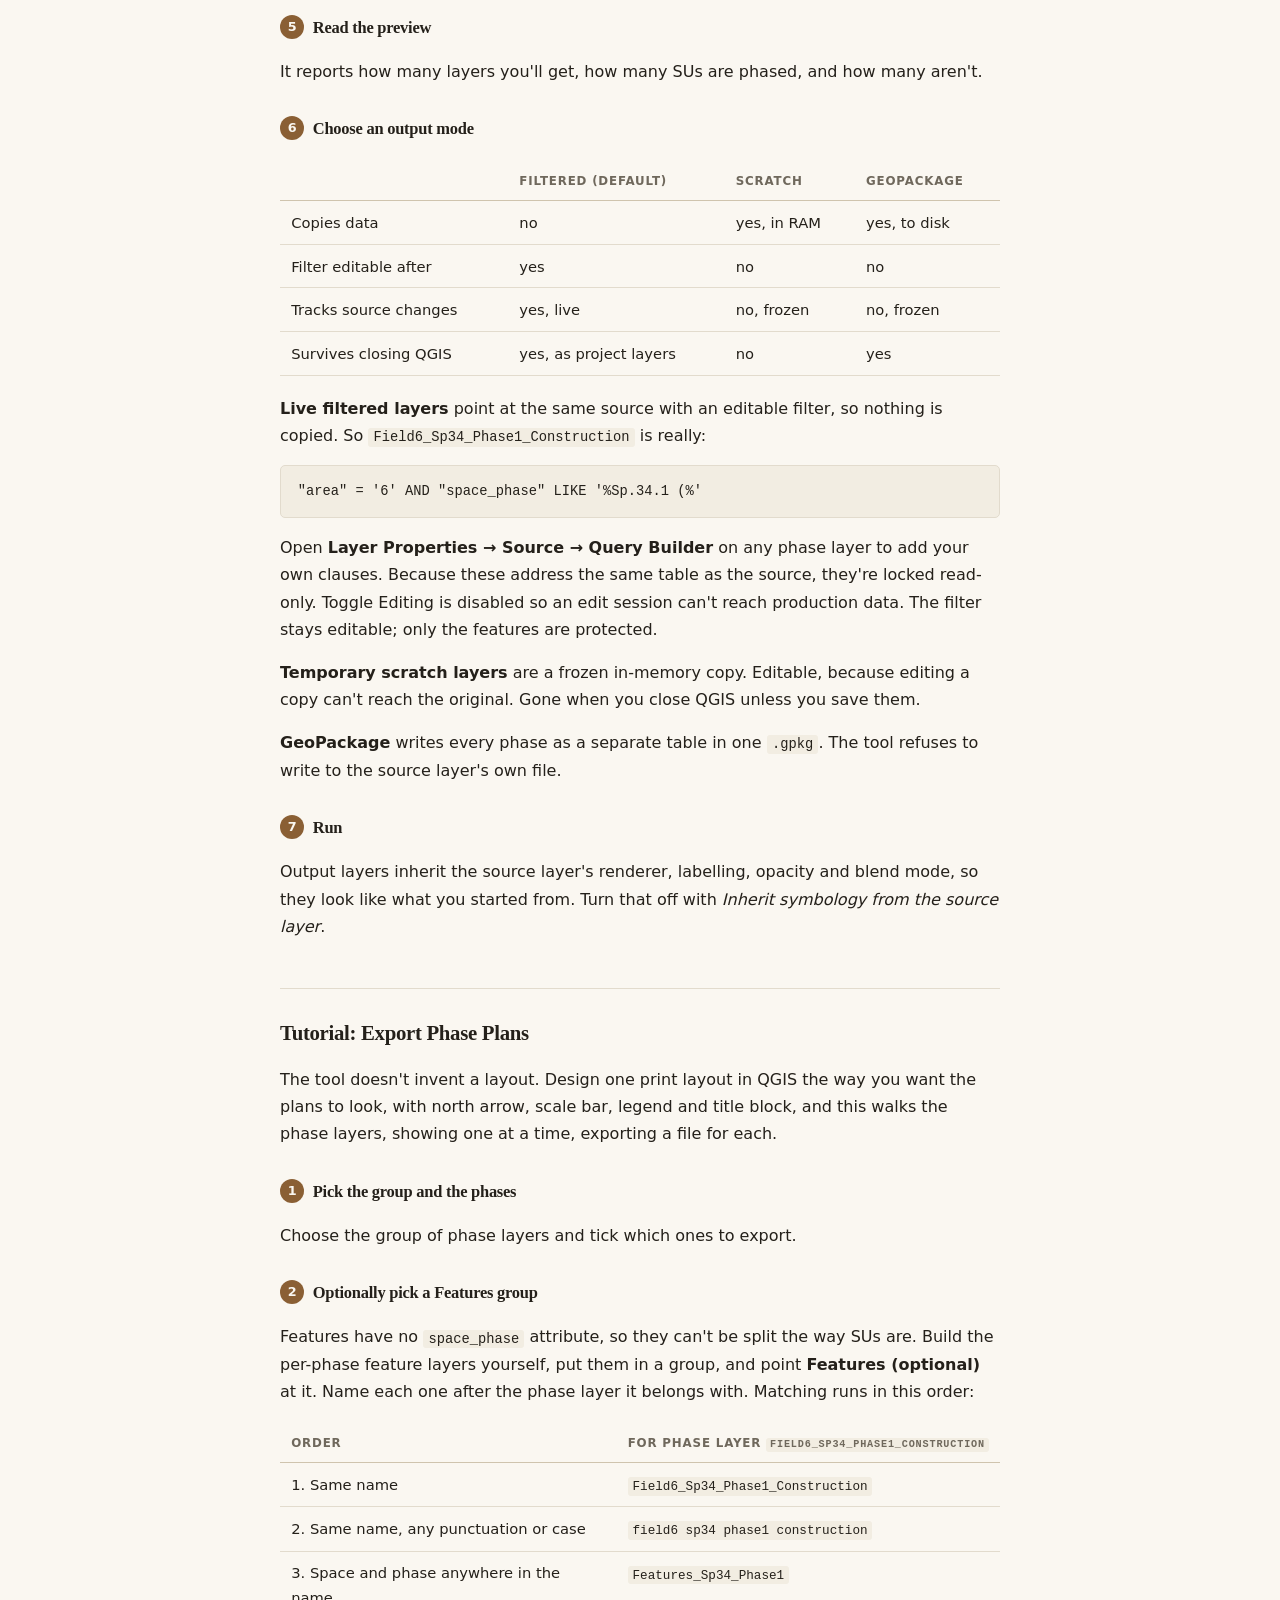
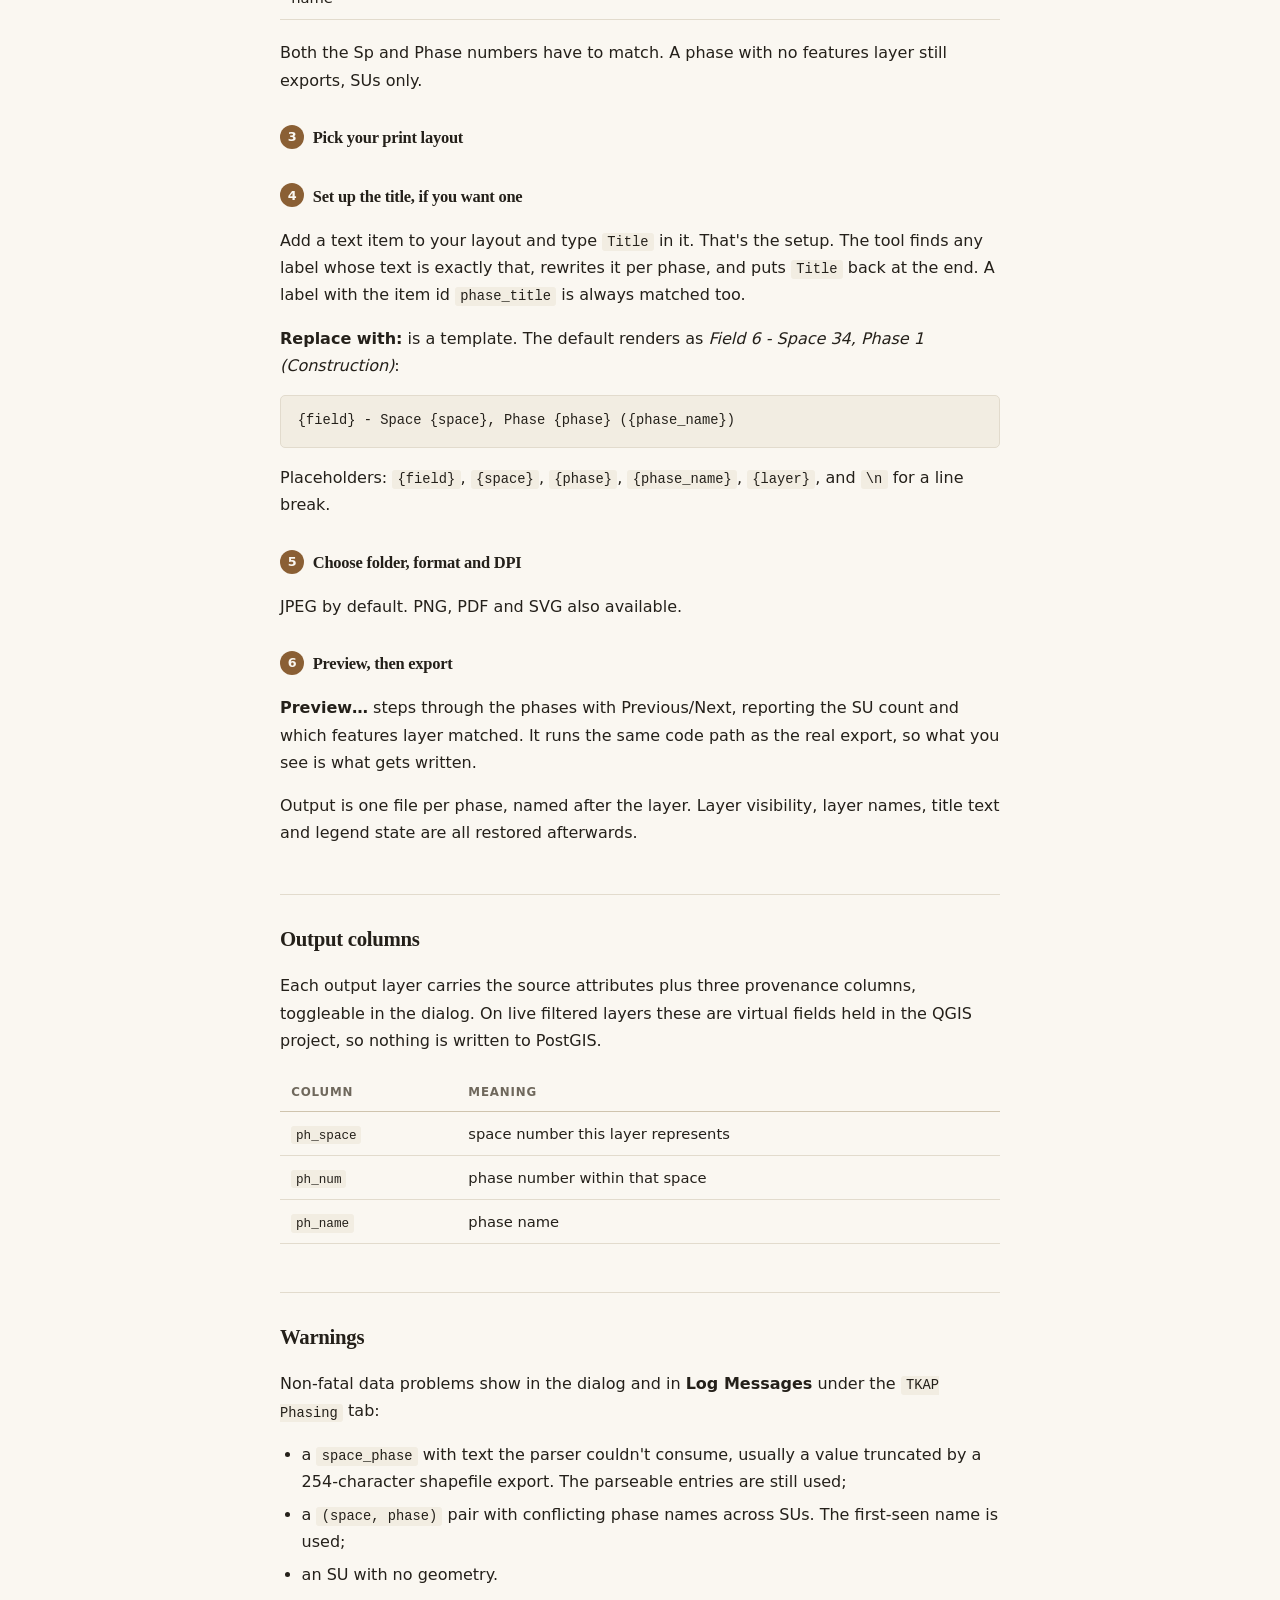
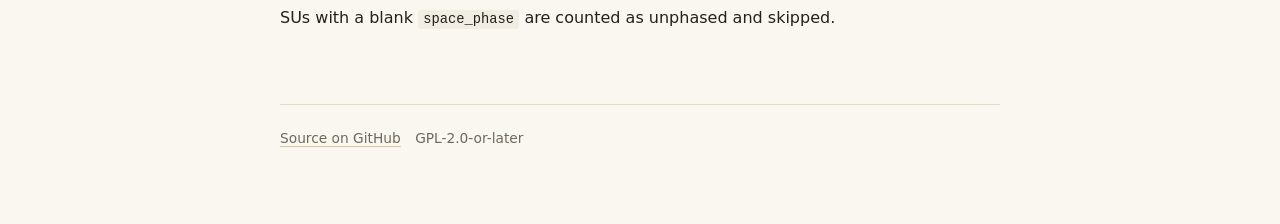
==== commit e5c6510e: "Site prose update" ====
--- a/docs/phasing.html
+++ b/docs/phasing.html
@@ -162,11 +162,6 @@
     <tr><td><code>ph_name</code></td><td>phase name</td></tr>
   </table>
   </div>
-
-  <h2>Layer ordering</h2>
-  <p>Higher phase numbers are earlier in time, because contexts are numbered as they're excavated, so Construction sits at the highest number and Phase 1 is the latest. Layers are inserted in ascending <code>(space, phase)</code> order, which puts the latest phase at the top of the group and keeps <code>Phase10</code> after <code>Phase9</code>.</p>
-  <p>Enable <em>Zero-pad phase numbers</em> if you also want correct alphabetical sorting when browsing the GeoPackage elsewhere.</p>
-
   <h2>Warnings</h2>
   <p>Non-fatal data problems show in the dialog and in <strong>Log Messages</strong> under the <code>TKAP Phasing</code> tab:</p>
   <ul>
@@ -175,13 +170,6 @@
     <li>an SU with no geometry.</li>
   </ul>
   <p>SUs with a blank <code>space_phase</code> are counted as unphased and skipped.</p>
-
-  <h2>From the Python console</h2>
-  <pre><code>from tkap_tools.phasing.phasing_runner import run_phasing, PhasingParams
-from qgis.utils import iface
-
-outcome = run_phasing(PhasingParams(layer=iface.activeLayer(), area_value="6"))
-print(outcome.layer_names)</code></pre>
 </main>
 
 <footer>
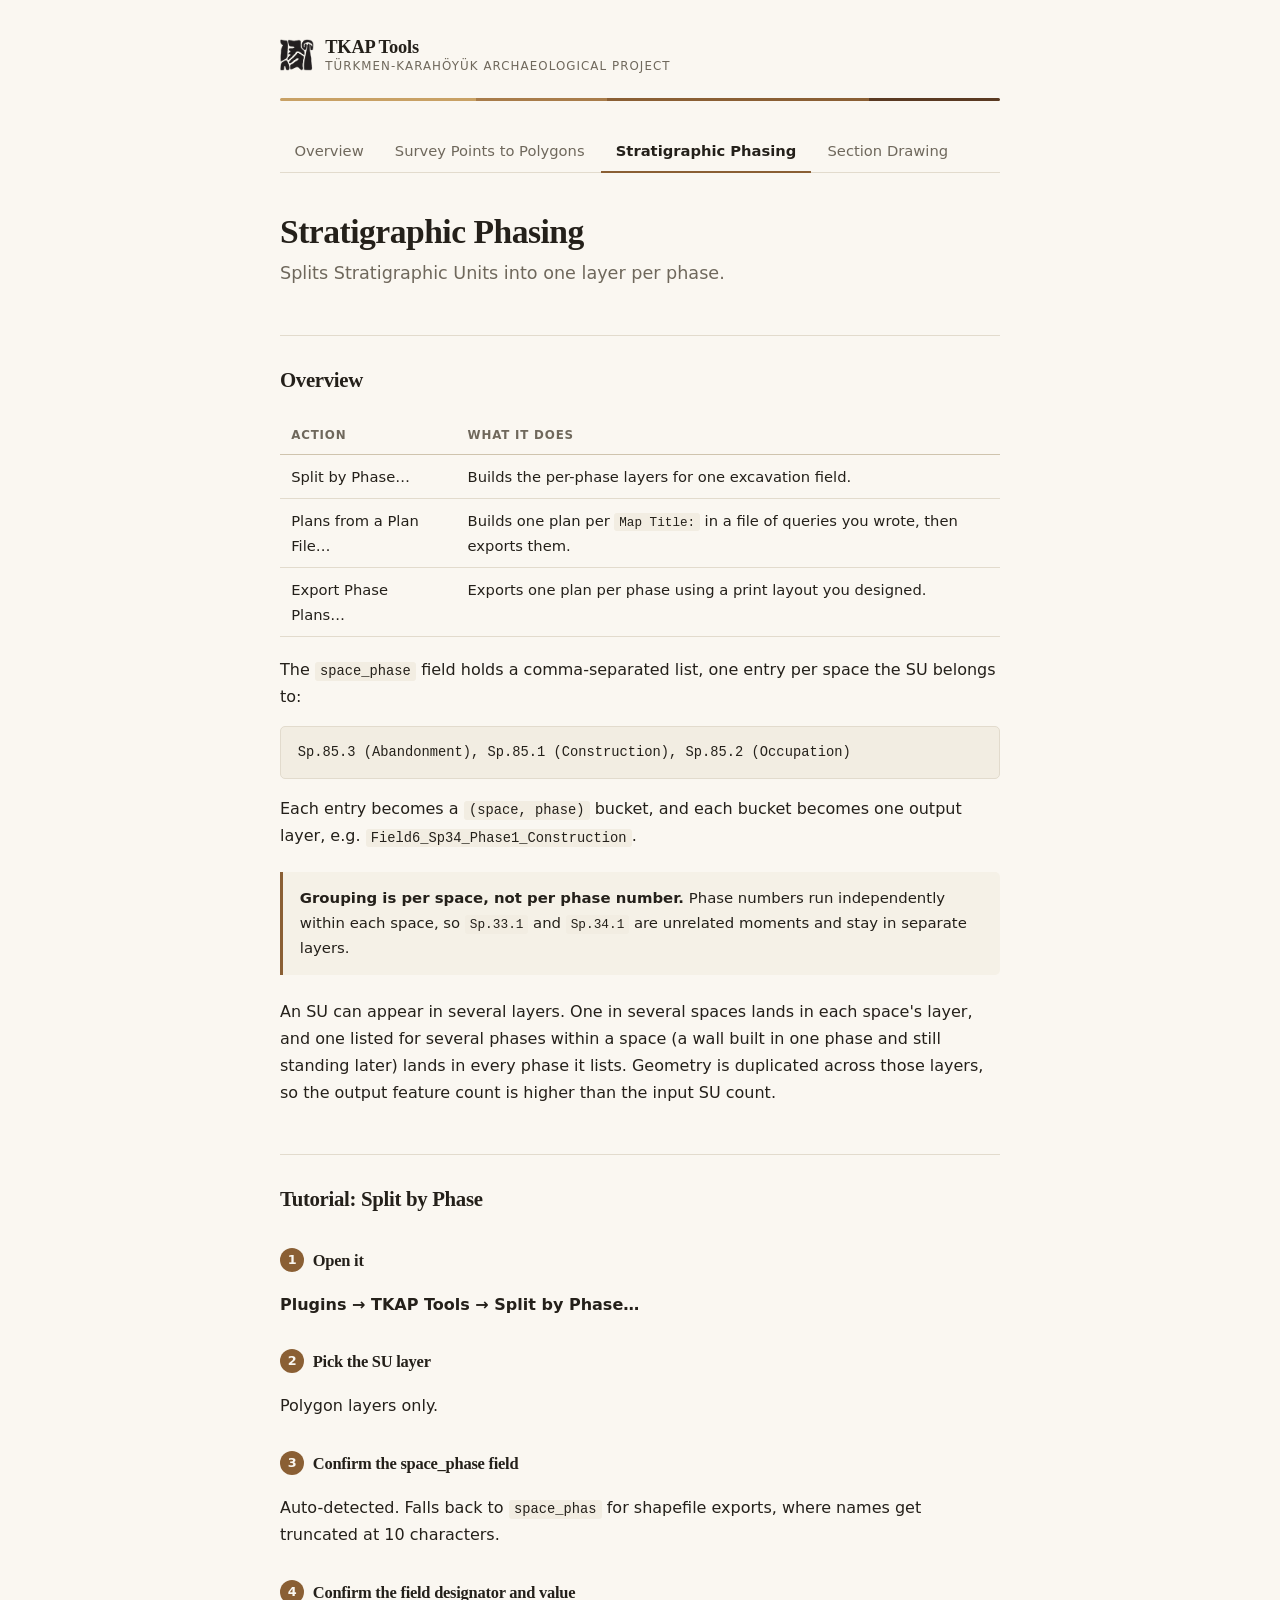
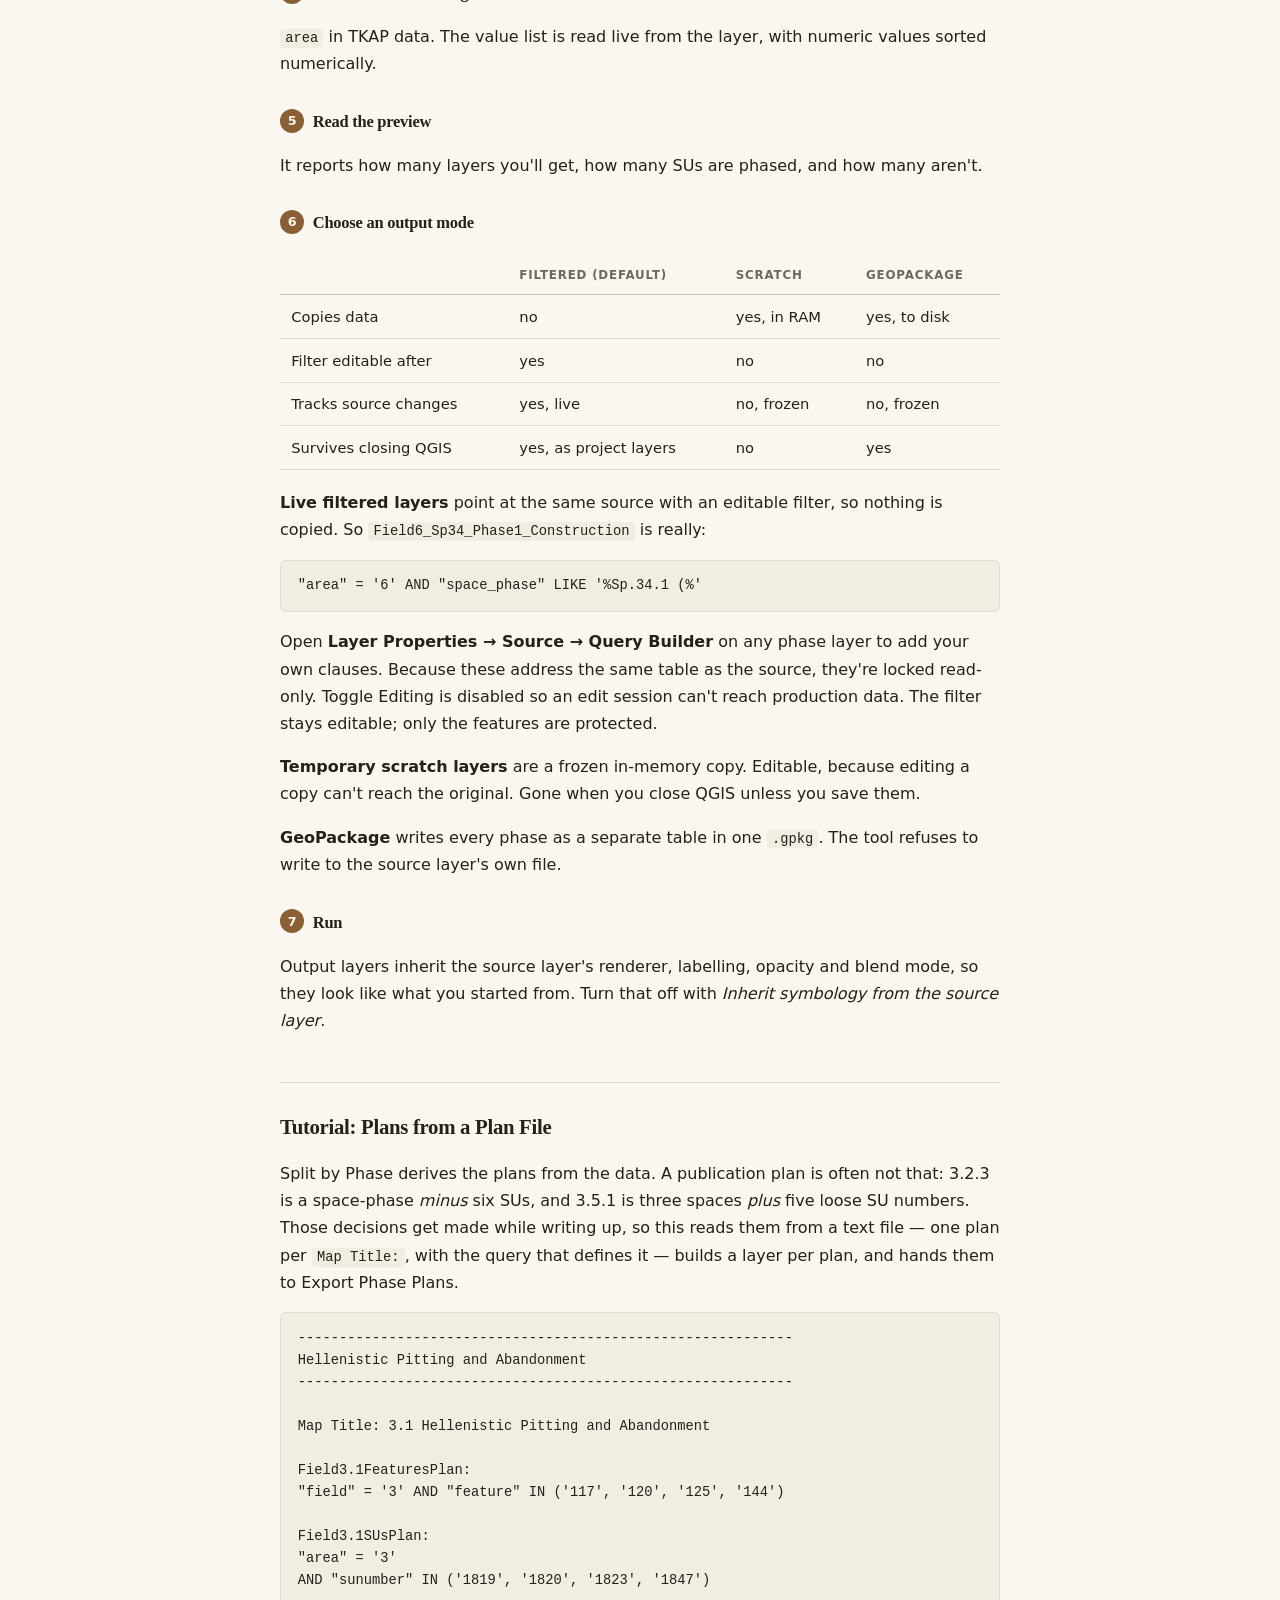
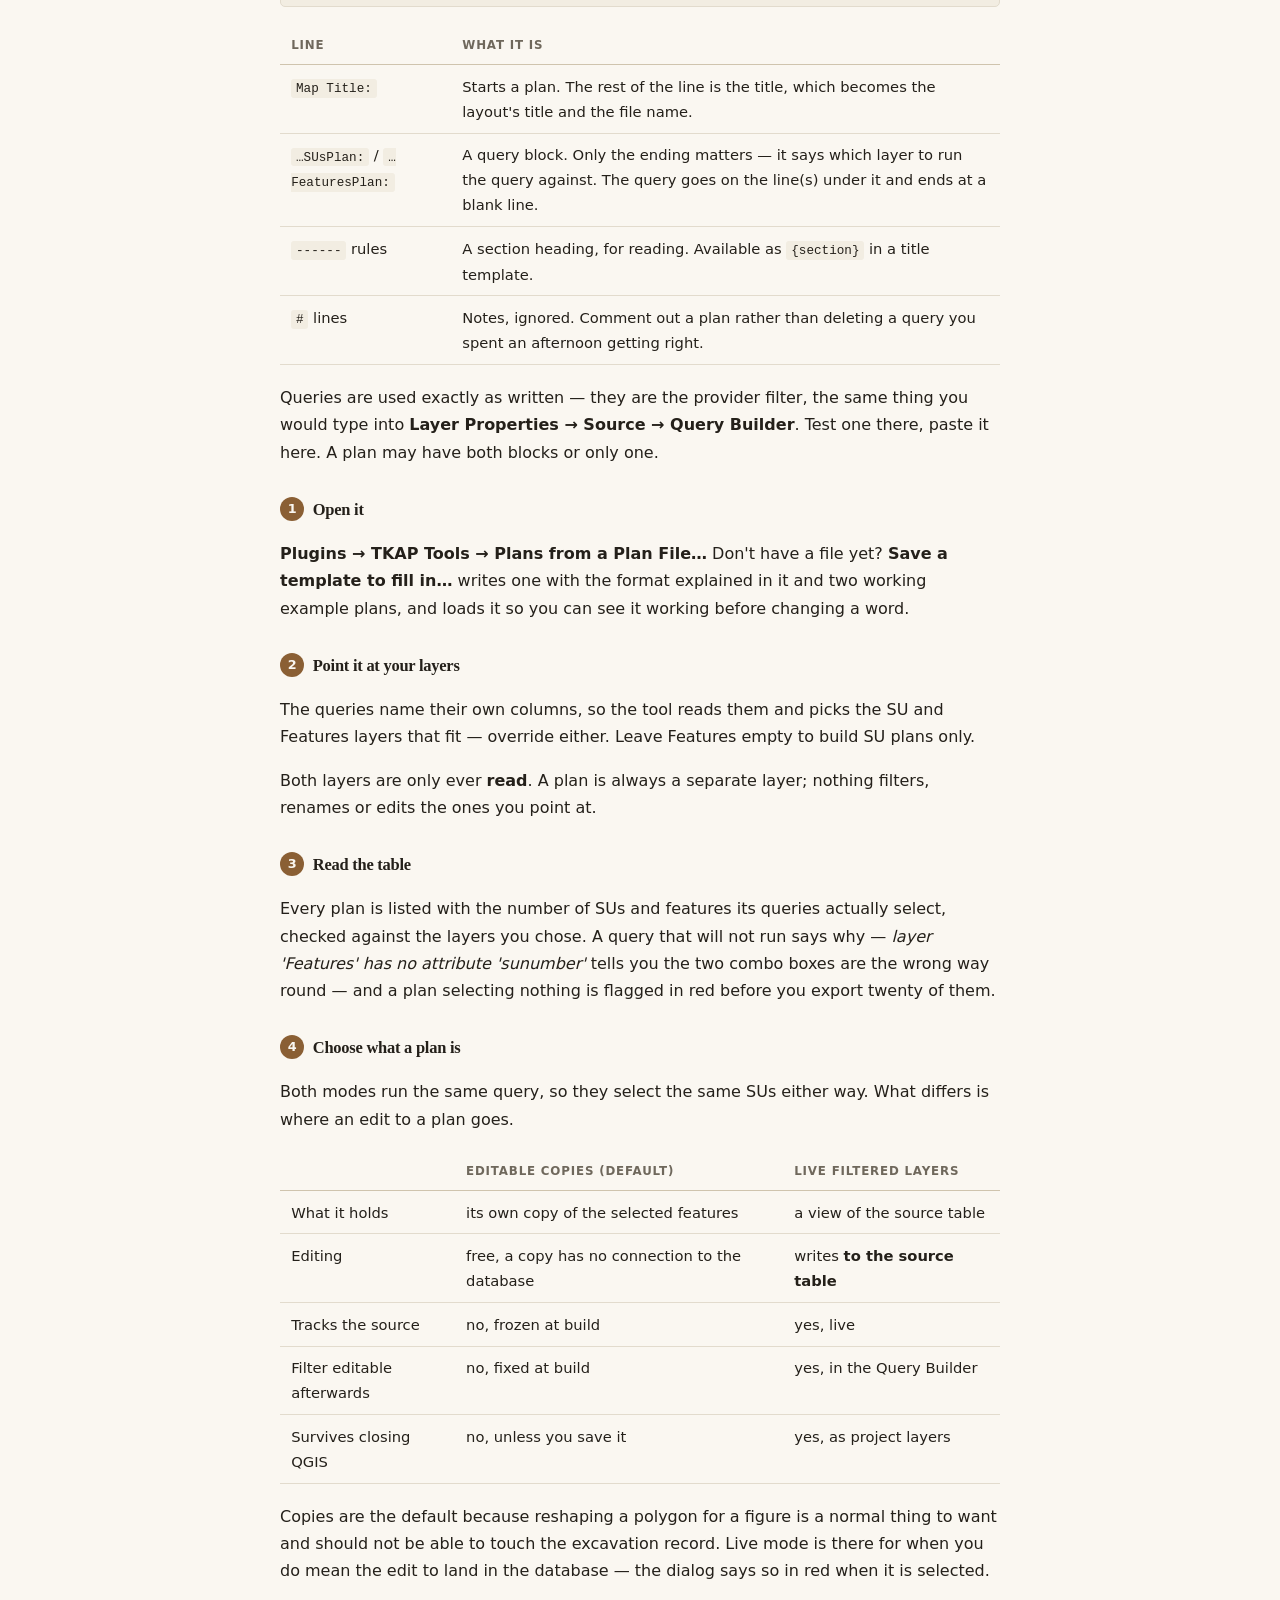
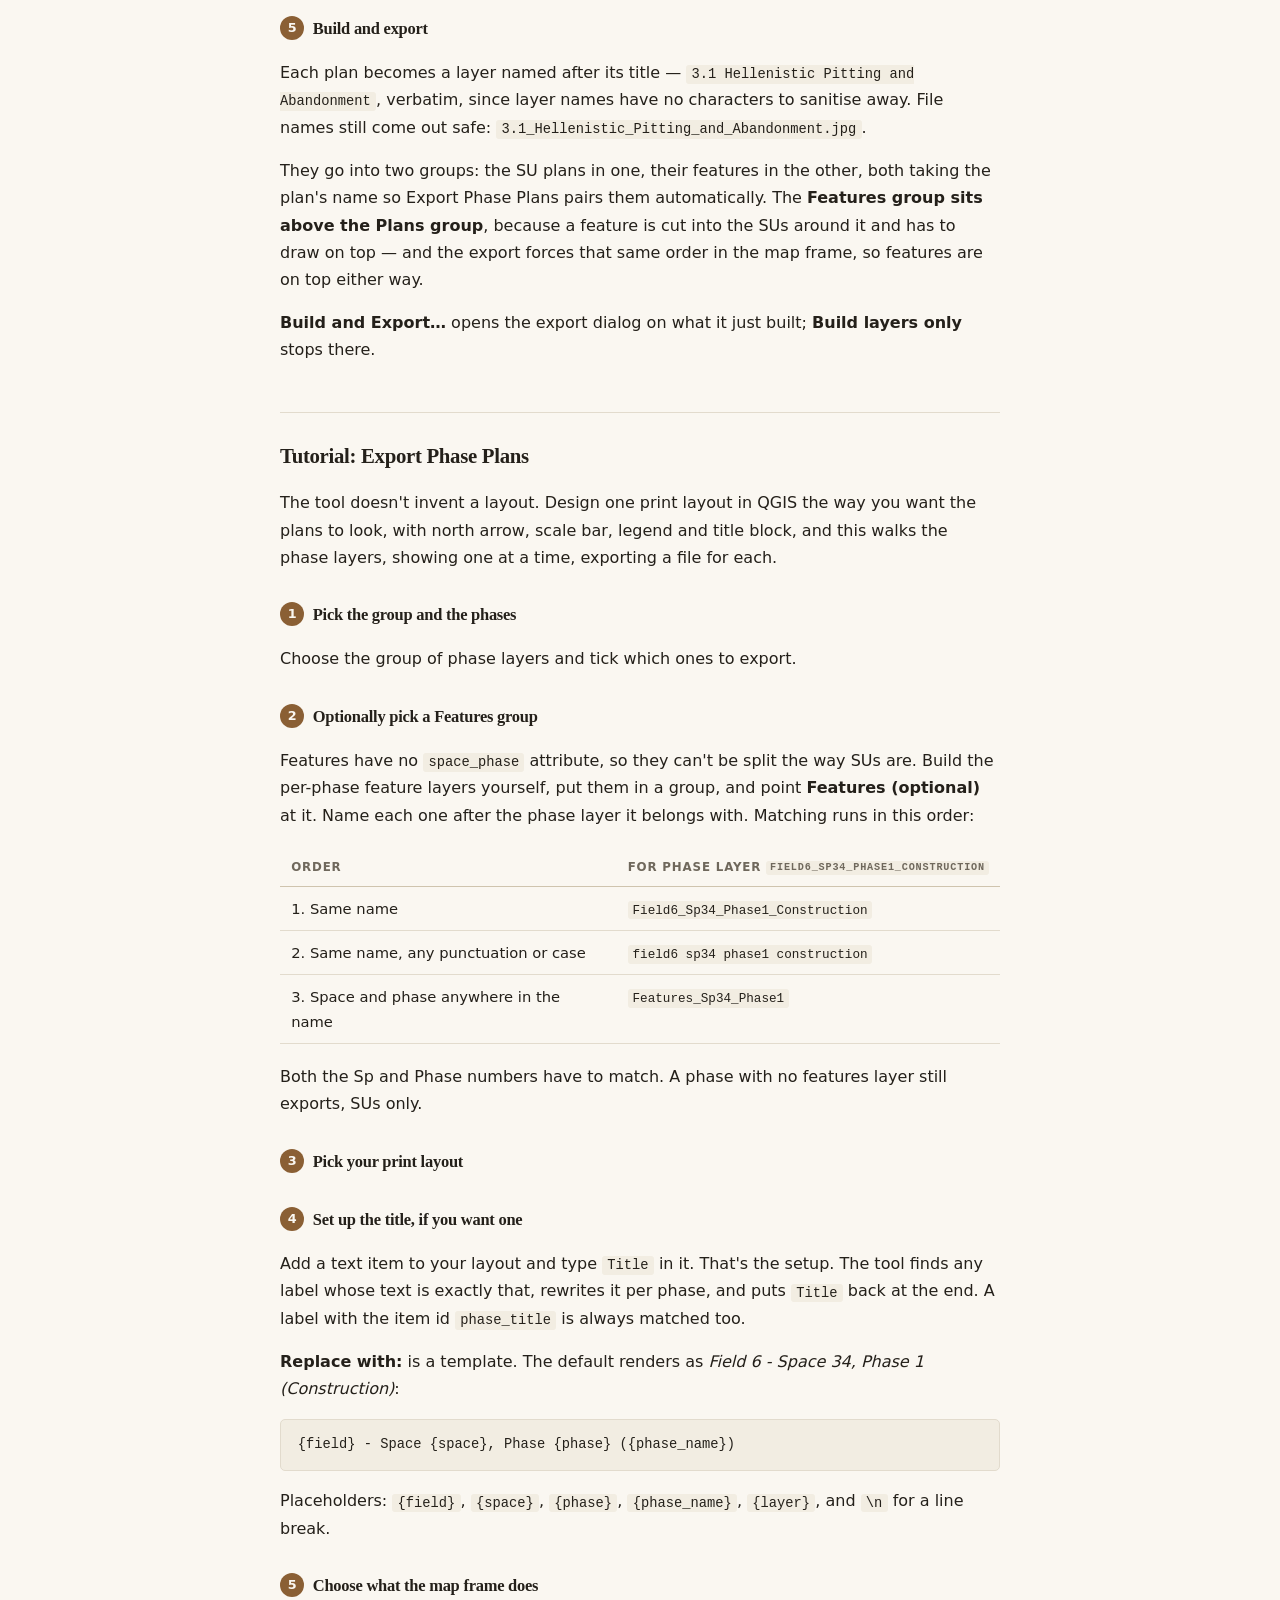
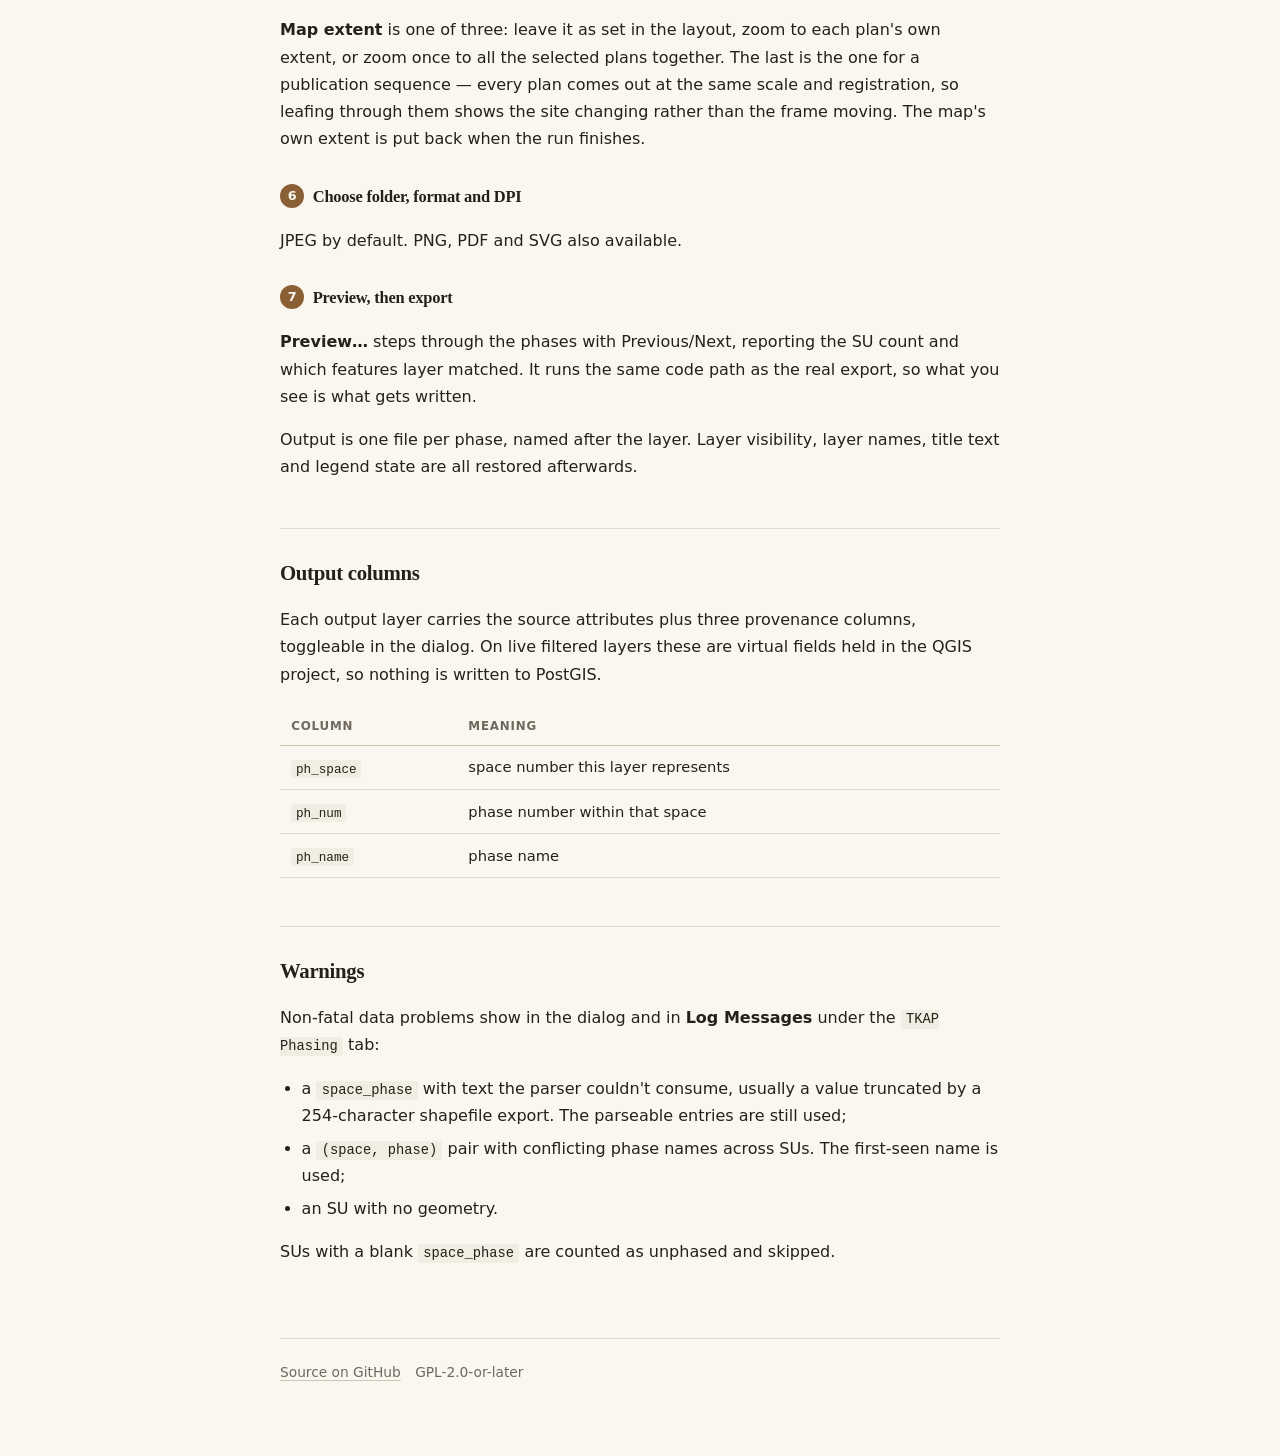
==== commit 979b8411: "v1.6.1: build phase plans from a file of the queries you wrote Split by Phase derives the plans from" ====
--- a/docs/phasing.html
+++ b/docs/phasing.html
@@ -35,6 +35,7 @@
   <table>
     <tr><th>Action</th><th>What it does</th></tr>
     <tr><td>Split by Phase…</td><td>Builds the per-phase layers for one excavation field.</td></tr>
+    <tr><td>Plans from a Plan File…</td><td>Builds one plan per <code>Map Title:</code> in a file of queries you wrote, then exports them.</td></tr>
     <tr><td>Export Phase Plans…</td><td>Exports one plan per phase using a print layout you designed.</td></tr>
   </table>
   </div>
@@ -101,6 +102,76 @@
     <section class="step">
       <h3>Run</h3>
       <p>Output layers inherit the source layer's renderer, labelling, opacity and blend mode, so they look like what you started from. Turn that off with <em>Inherit symbology from the source layer</em>.</p>
+    </section>
+  </div>
+
+  <h2>Tutorial: Plans from a Plan File</h2>
+
+  <p>Split by Phase derives the plans from the data. A publication plan is often not that: 3.2.3 is a space-phase <em>minus</em> six SUs, and 3.5.1 is three spaces <em>plus</em> five loose SU numbers. Those decisions get made while writing up, so this reads them from a text file — one plan per <code>Map Title:</code>, with the query that defines it — builds a layer per plan, and hands them to Export Phase Plans.</p>
+
+  <pre><code>------------------------------------------------------------
+Hellenistic Pitting and Abandonment
+------------------------------------------------------------
+
+Map Title: 3.1 Hellenistic Pitting and Abandonment
+
+Field3.1FeaturesPlan:
+"field" = '3' AND "feature" IN ('117', '120', '125', '144')
+
+Field3.1SUsPlan:
+"area" = '3'
+AND "sunumber" IN ('1819', '1820', '1823', '1847')</code></pre>
+
+  <div class="table-wrap">
+  <table>
+    <tr><th>Line</th><th>What it is</th></tr>
+    <tr><td><code>Map Title:</code></td><td>Starts a plan. The rest of the line is the title, which becomes the layout's title and the file name.</td></tr>
+    <tr><td><code>…SUsPlan:</code> / <code>…FeaturesPlan:</code></td><td>A query block. Only the ending matters — it says which layer to run the query against. The query goes on the line(s) under it and ends at a blank line.</td></tr>
+    <tr><td><code>------</code> rules</td><td>A section heading, for reading. Available as <code>{section}</code> in a title template.</td></tr>
+    <tr><td><code>#</code> lines</td><td>Notes, ignored. Comment out a plan rather than deleting a query you spent an afternoon getting right.</td></tr>
+  </table>
+  </div>
+
+  <p>Queries are used exactly as written — they are the provider filter, the same thing you would type into <strong>Layer Properties → Source → Query Builder</strong>. Test one there, paste it here. A plan may have both blocks or only one.</p>
+
+  <div class="steps">
+    <section class="step">
+      <h3>Open it</h3>
+      <p><strong>Plugins → TKAP Tools → Plans from a Plan File…</strong> Don't have a file yet? <strong>Save a template to fill in…</strong> writes one with the format explained in it and two working example plans, and loads it so you can see it working before changing a word.</p>
+    </section>
+
+    <section class="step">
+      <h3>Point it at your layers</h3>
+      <p>The queries name their own columns, so the tool reads them and picks the SU and Features layers that fit — override either. Leave Features empty to build SU plans only.</p>
+      <p>Both layers are only ever <strong>read</strong>. A plan is always a separate layer; nothing filters, renames or edits the ones you point at.</p>
+    </section>
+
+    <section class="step">
+      <h3>Read the table</h3>
+      <p>Every plan is listed with the number of SUs and features its queries actually select, checked against the layers you chose. A query that will not run says why — <em>layer 'Features' has no attribute 'sunumber'</em> tells you the two combo boxes are the wrong way round — and a plan selecting nothing is flagged in red before you export twenty of them.</p>
+    </section>
+
+    <section class="step">
+      <h3>Choose what a plan is</h3>
+      <p>Both modes run the same query, so they select the same SUs either way. What differs is where an edit to a plan goes.</p>
+      <div class="table-wrap">
+      <table>
+        <tr><th></th><th>Editable copies (default)</th><th>Live filtered layers</th></tr>
+        <tr><td>What it holds</td><td>its own copy of the selected features</td><td>a view of the source table</td></tr>
+        <tr><td>Editing</td><td>free, a copy has no connection to the database</td><td>writes <strong>to the source table</strong></td></tr>
+        <tr><td>Tracks the source</td><td>no, frozen at build</td><td>yes, live</td></tr>
+        <tr><td>Filter editable afterwards</td><td>no, fixed at build</td><td>yes, in the Query Builder</td></tr>
+        <tr><td>Survives closing QGIS</td><td>no, unless you save it</td><td>yes, as project layers</td></tr>
+      </table>
+      </div>
+      <p>Copies are the default because reshaping a polygon for a figure is a normal thing to want and should not be able to touch the excavation record. Live mode is there for when you do mean the edit to land in the database — the dialog says so in red when it is selected.</p>
+    </section>
+
+    <section class="step">
+      <h3>Build and export</h3>
+      <p>Each plan becomes a layer named after its title — <code>3.1 Hellenistic Pitting and Abandonment</code>, verbatim, since layer names have no characters to sanitise away. File names still come out safe: <code>3.1_Hellenistic_Pitting_and_Abandonment.jpg</code>.</p>
+      <p>They go into two groups: the SU plans in one, their features in the other, both taking the plan's name so Export Phase Plans pairs them automatically. The <strong>Features group sits above the Plans group</strong>, because a feature is cut into the SUs around it and has to draw on top — and the export forces that same order in the map frame, so features are on top either way.</p>
+      <p><strong>Build and Export…</strong> opens the export dialog on what it just built; <strong>Build layers only</strong> stops there.</p>
     </section>
   </div>
 
@@ -141,6 +212,11 @@
     </section>
 
     <section class="step">
+      <h3>Choose what the map frame does</h3>
+      <p><strong>Map extent</strong> is one of three: leave it as set in the layout, zoom to each plan's own extent, or zoom once to all the selected plans together. The last is the one for a publication sequence — every plan comes out at the same scale and registration, so leafing through them shows the site changing rather than the frame moving. The map's own extent is put back when the run finishes.</p>
+    </section>
+
+    <section class="step">
       <h3>Choose folder, format and DPI</h3>
       <p>JPEG by default. PNG, PDF and SVG also available.</p>
     </section>
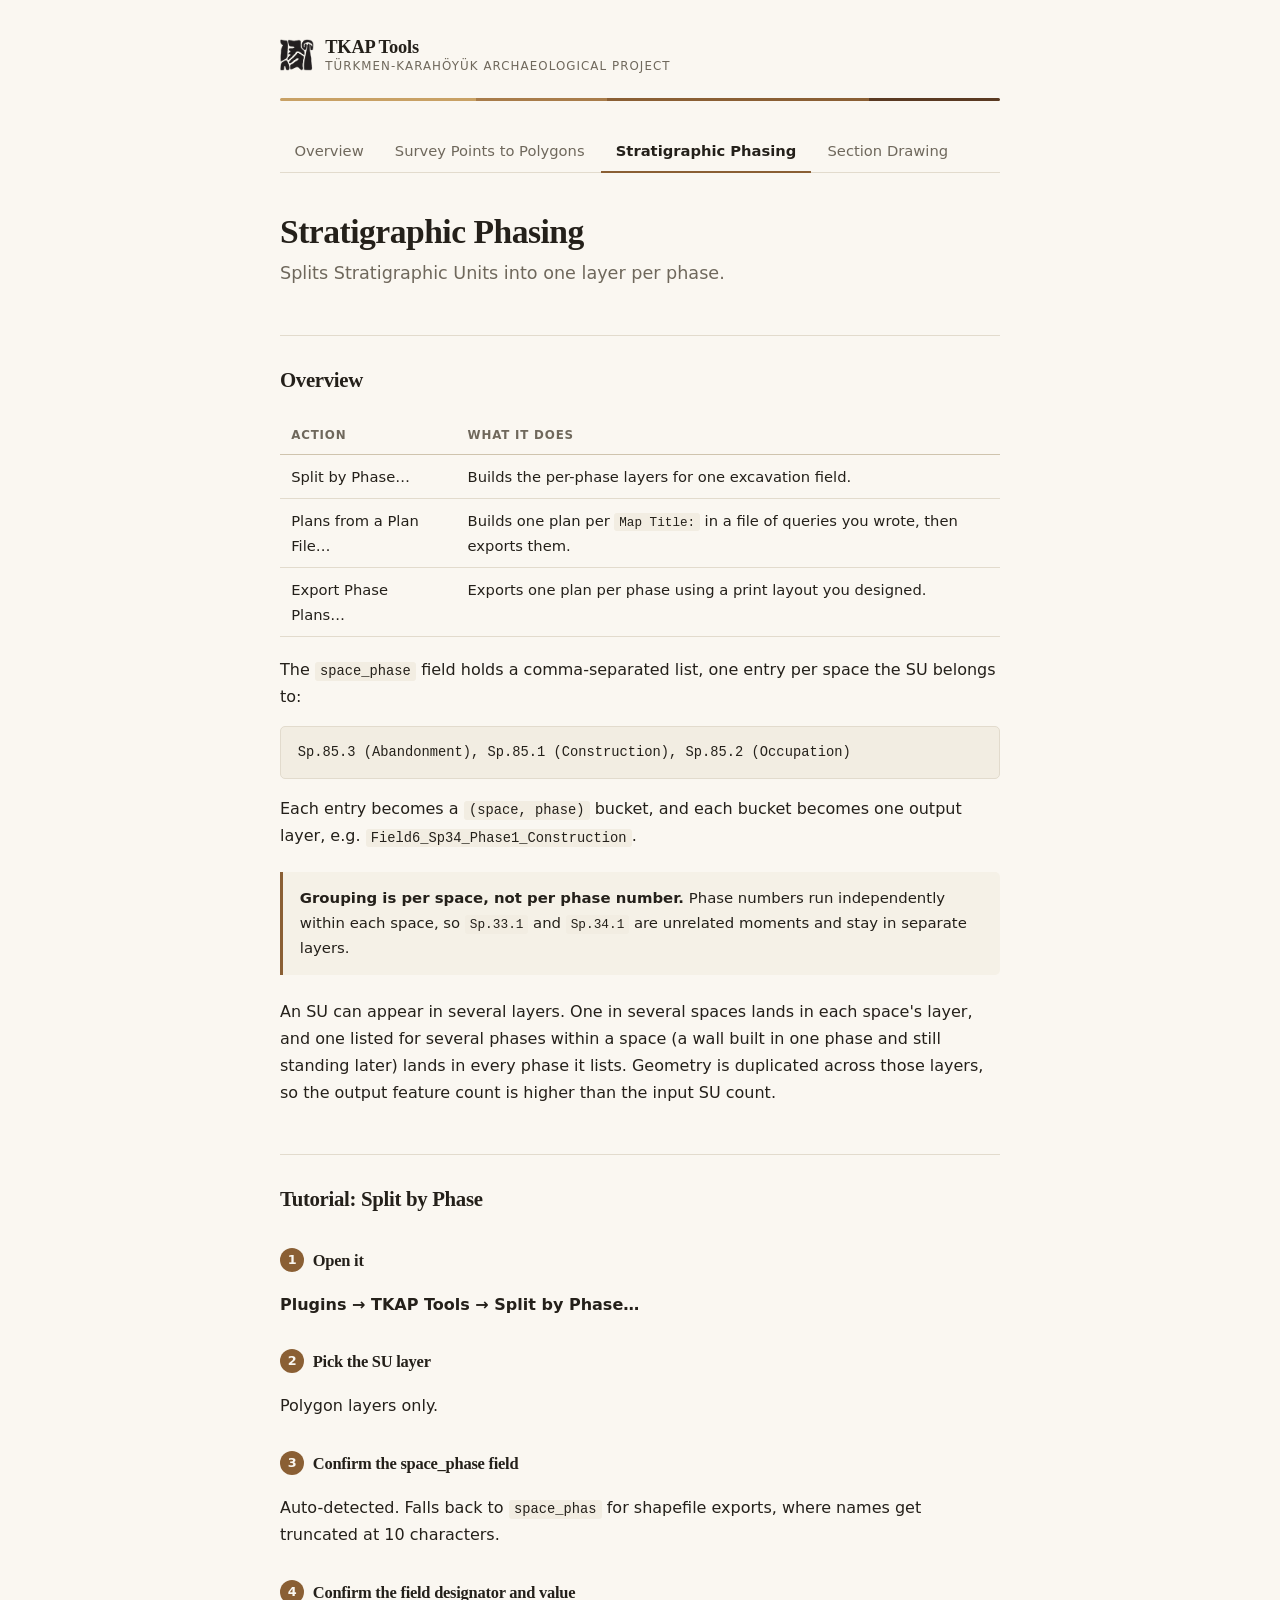
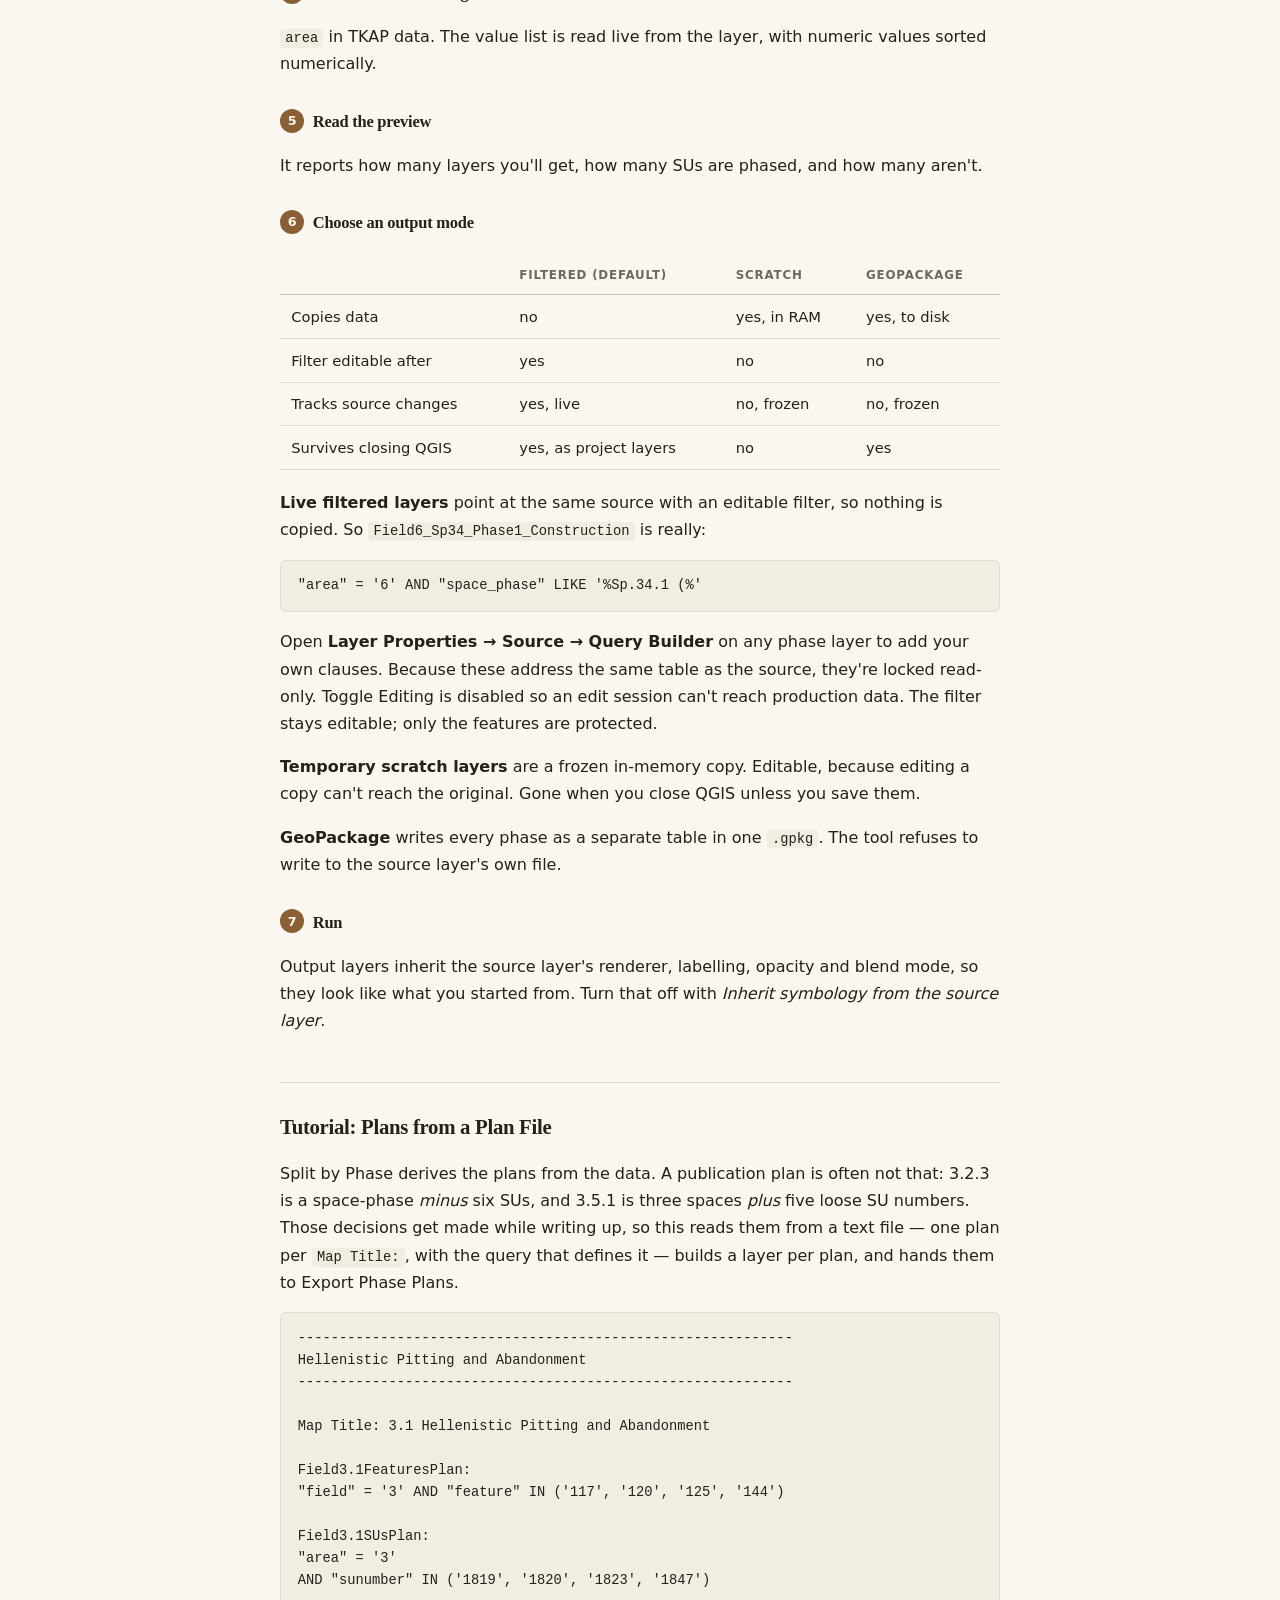
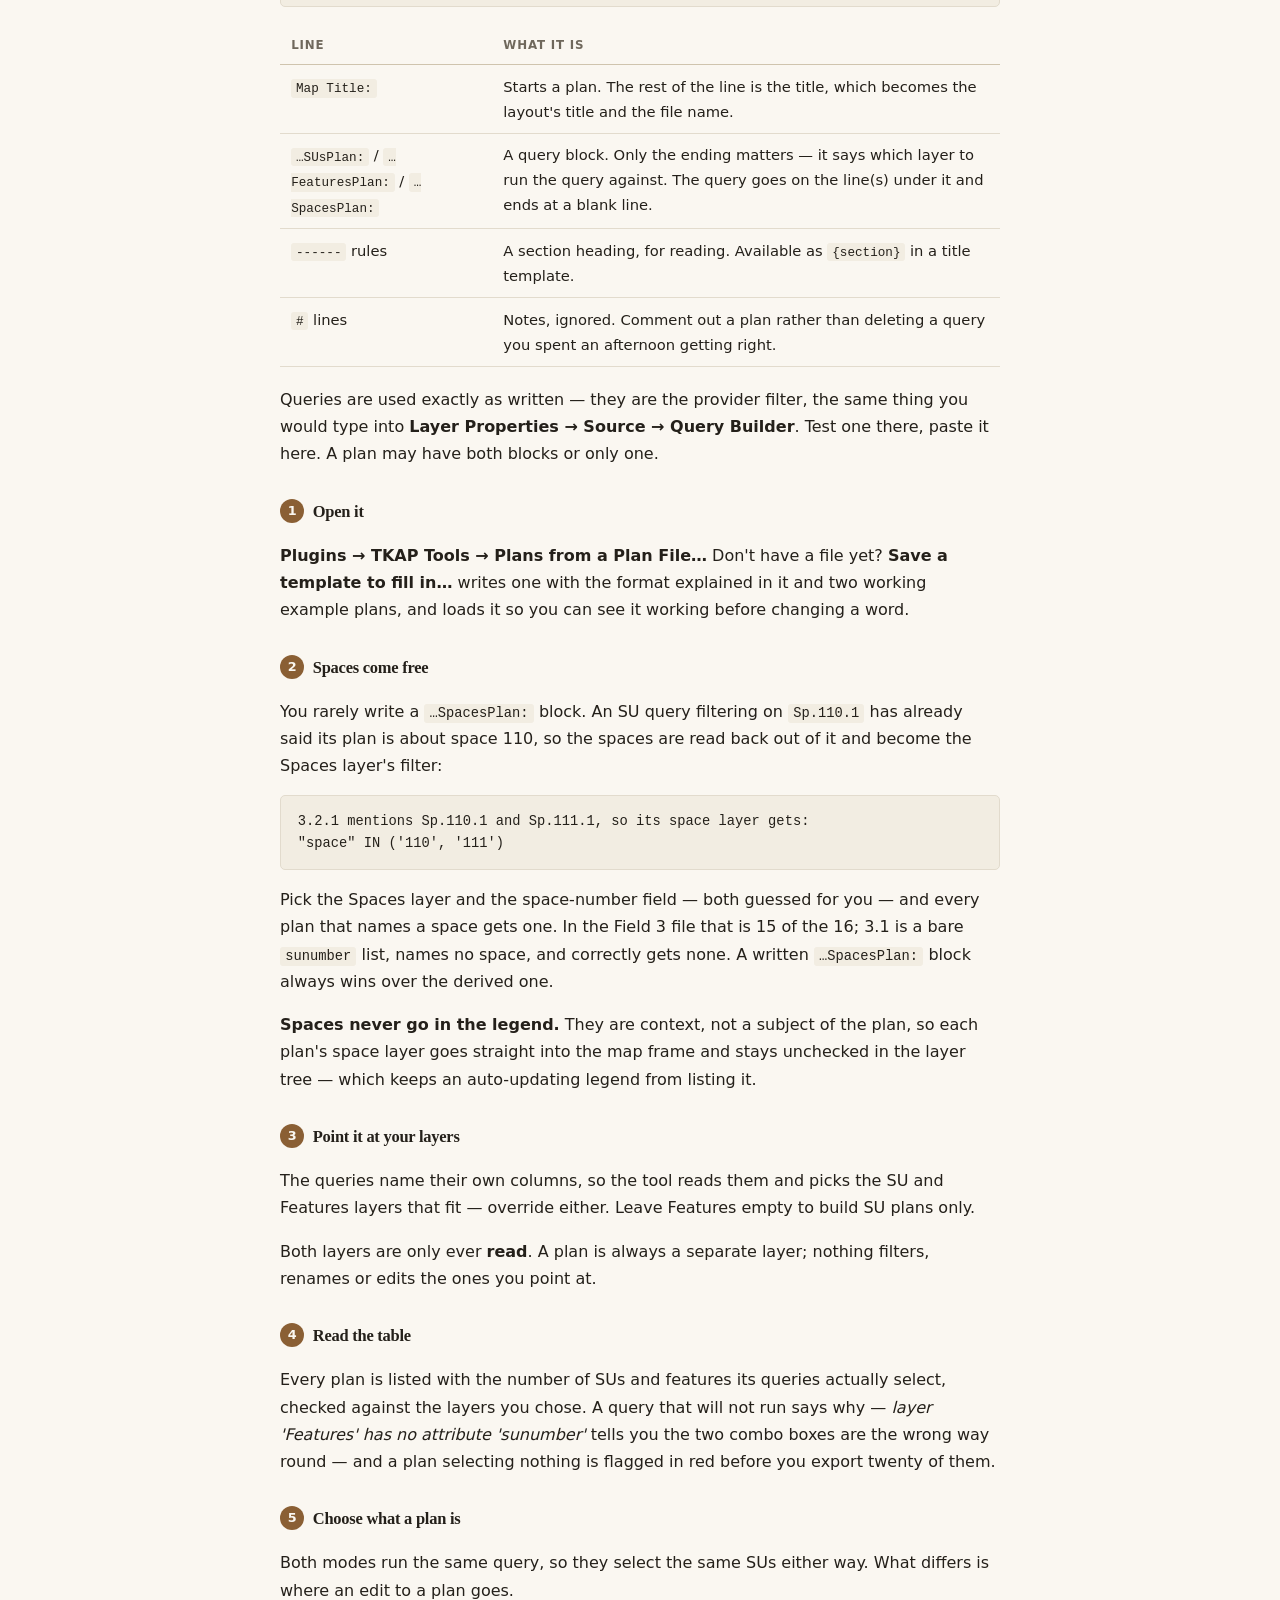
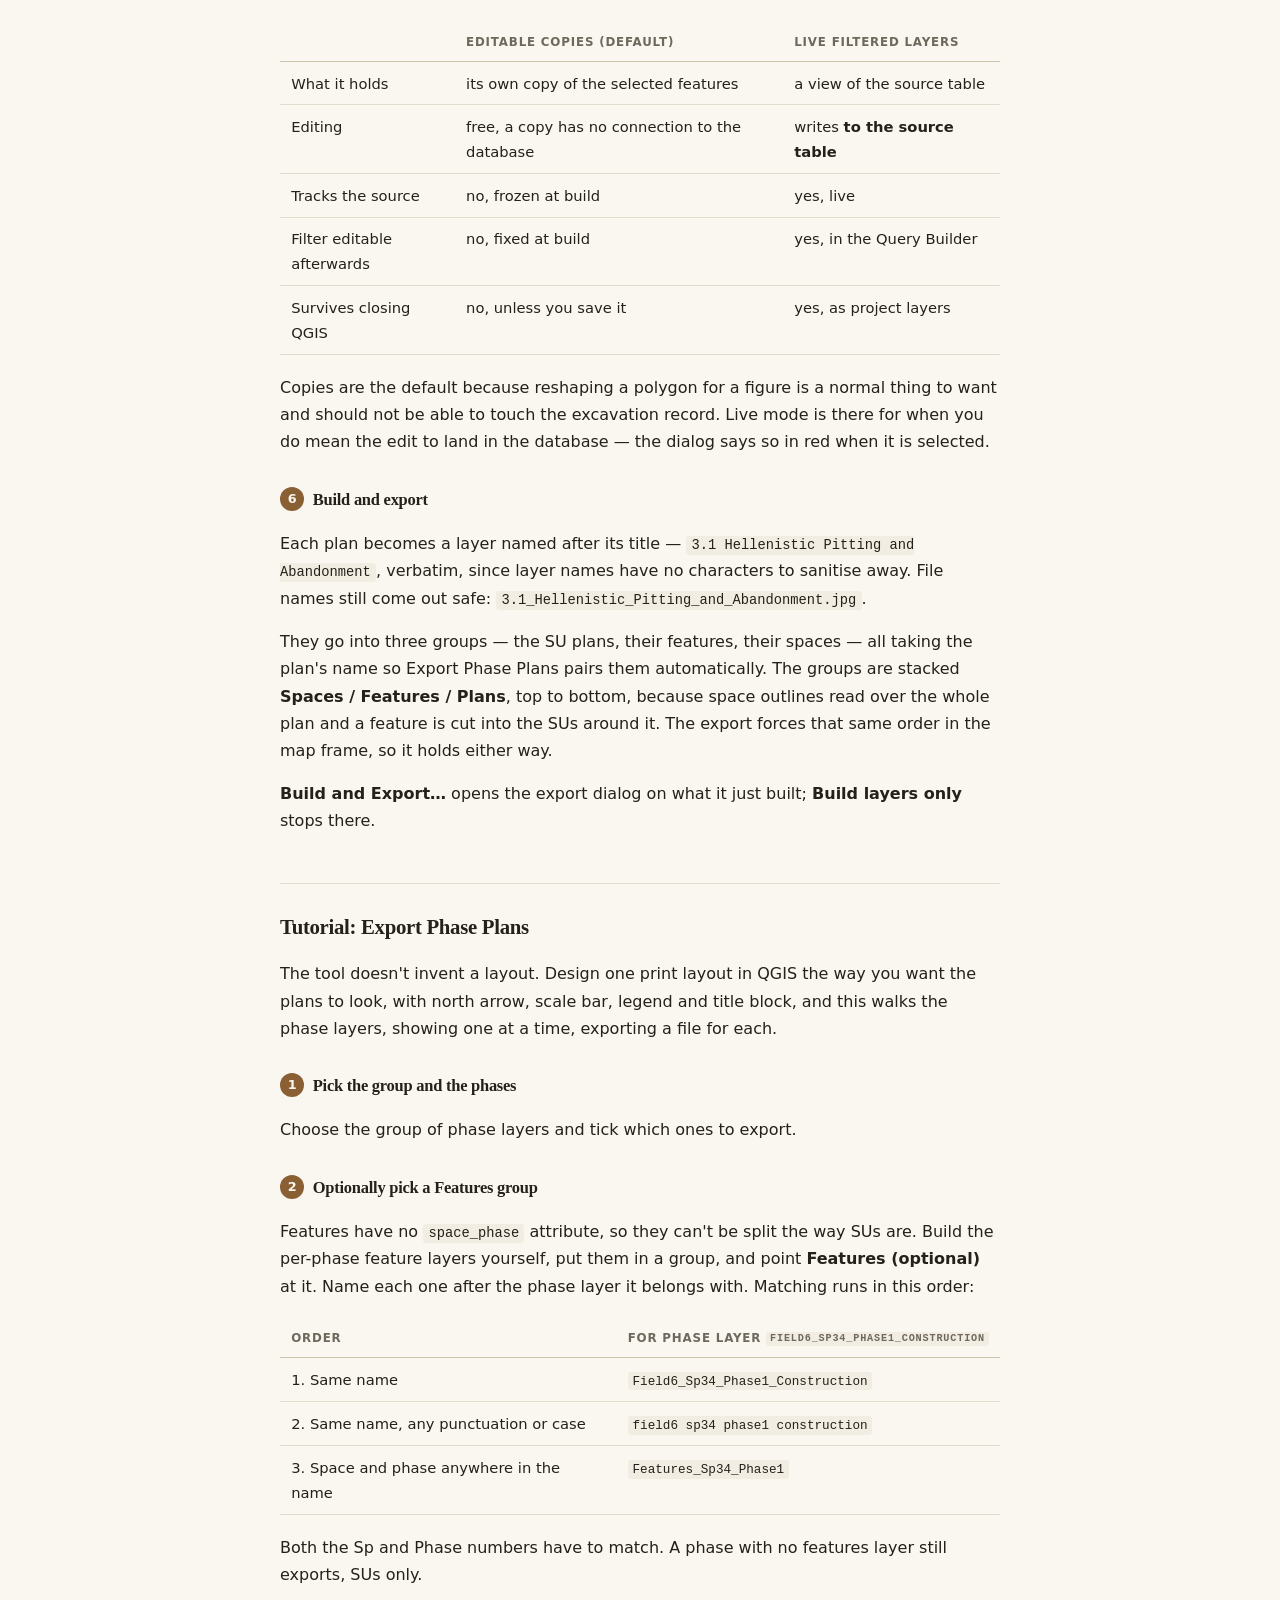
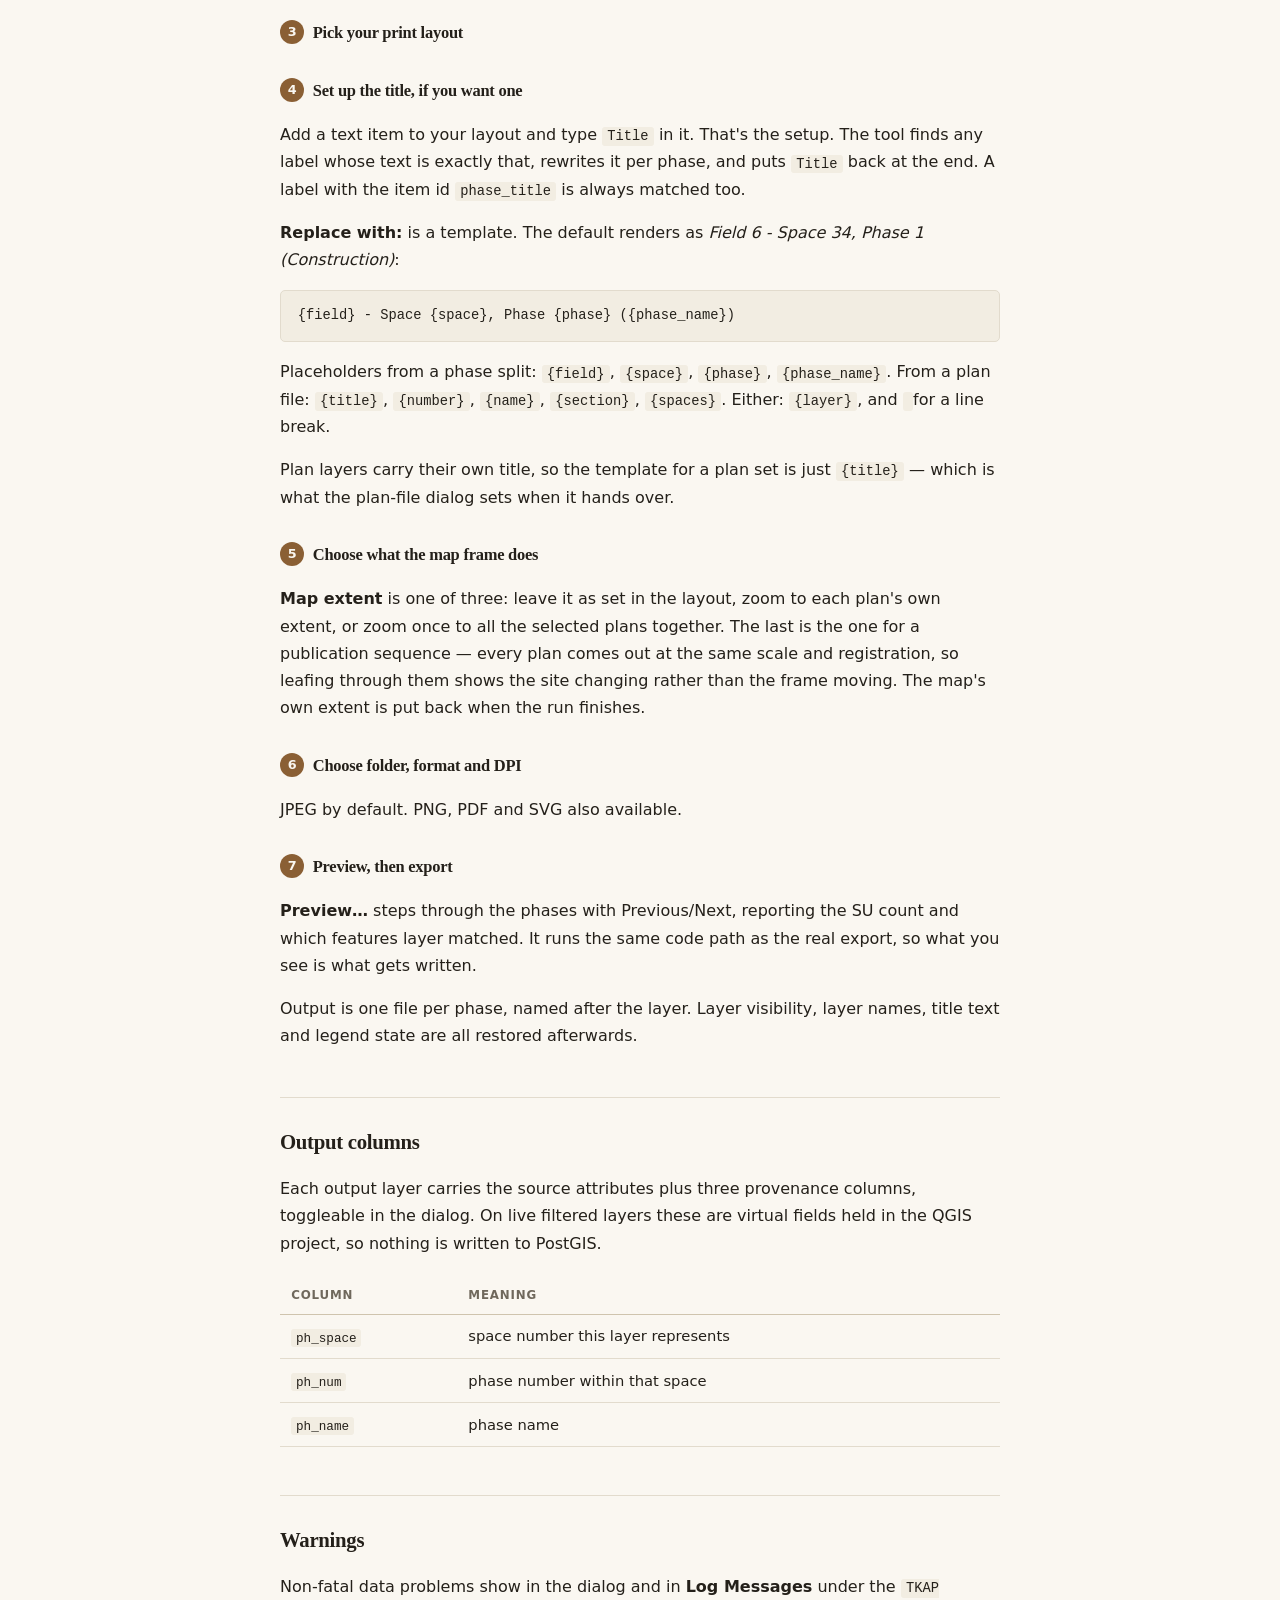
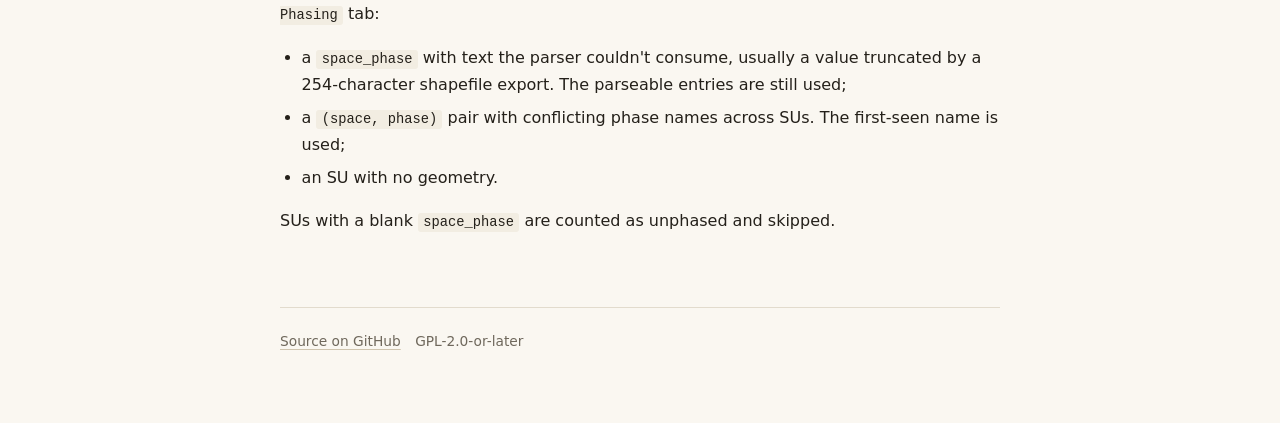
==== commit 4e6f5c87: "v1.6.2: plans get their spaces, off the queries they already have Pick a Spaces layer and the column" ====
--- a/docs/phasing.html
+++ b/docs/phasing.html
@@ -126,7 +126,7 @@
   <table>
     <tr><th>Line</th><th>What it is</th></tr>
     <tr><td><code>Map Title:</code></td><td>Starts a plan. The rest of the line is the title, which becomes the layout's title and the file name.</td></tr>
-    <tr><td><code>…SUsPlan:</code> / <code>…FeaturesPlan:</code></td><td>A query block. Only the ending matters — it says which layer to run the query against. The query goes on the line(s) under it and ends at a blank line.</td></tr>
+    <tr><td><code>…SUsPlan:</code> / <code>…FeaturesPlan:</code> / <code>…SpacesPlan:</code></td><td>A query block. Only the ending matters — it says which layer to run the query against. The query goes on the line(s) under it and ends at a blank line.</td></tr>
     <tr><td><code>------</code> rules</td><td>A section heading, for reading. Available as <code>{section}</code> in a title template.</td></tr>
     <tr><td><code>#</code> lines</td><td>Notes, ignored. Comment out a plan rather than deleting a query you spent an afternoon getting right.</td></tr>
   </table>
@@ -138,6 +138,15 @@
     <section class="step">
       <h3>Open it</h3>
       <p><strong>Plugins → TKAP Tools → Plans from a Plan File…</strong> Don't have a file yet? <strong>Save a template to fill in…</strong> writes one with the format explained in it and two working example plans, and loads it so you can see it working before changing a word.</p>
+    </section>
+
+    <section class="step">
+      <h3>Spaces come free</h3>
+      <p>You rarely write a <code>…SpacesPlan:</code> block. An SU query filtering on <code>Sp.110.1</code> has already said its plan is about space 110, so the spaces are read back out of it and become the Spaces layer's filter:</p>
+      <pre><code>3.2.1 mentions Sp.110.1 and Sp.111.1, so its space layer gets:
+"space" IN ('110', '111')</code></pre>
+      <p>Pick the Spaces layer and the space-number field — both guessed for you — and every plan that names a space gets one. In the Field 3 file that is 15 of the 16; 3.1 is a bare <code>sunumber</code> list, names no space, and correctly gets none. A written <code>…SpacesPlan:</code> block always wins over the derived one.</p>
+      <p><strong>Spaces never go in the legend.</strong> They are context, not a subject of the plan, so each plan's space layer goes straight into the map frame and stays unchecked in the layer tree — which keeps an auto-updating legend from listing it.</p>
     </section>
 
     <section class="step">
@@ -170,7 +179,7 @@
     <section class="step">
       <h3>Build and export</h3>
       <p>Each plan becomes a layer named after its title — <code>3.1 Hellenistic Pitting and Abandonment</code>, verbatim, since layer names have no characters to sanitise away. File names still come out safe: <code>3.1_Hellenistic_Pitting_and_Abandonment.jpg</code>.</p>
-      <p>They go into two groups: the SU plans in one, their features in the other, both taking the plan's name so Export Phase Plans pairs them automatically. The <strong>Features group sits above the Plans group</strong>, because a feature is cut into the SUs around it and has to draw on top — and the export forces that same order in the map frame, so features are on top either way.</p>
+      <p>They go into three groups — the SU plans, their features, their spaces — all taking the plan's name so Export Phase Plans pairs them automatically. The groups are stacked <strong>Spaces / Features / Plans</strong>, top to bottom, because space outlines read over the whole plan and a feature is cut into the SUs around it. The export forces that same order in the map frame, so it holds either way.</p>
       <p><strong>Build and Export…</strong> opens the export dialog on what it just built; <strong>Build layers only</strong> stops there.</p>
     </section>
   </div>
@@ -208,7 +217,9 @@
       <p>Add a text item to your layout and type <code>Title</code> in it. That's the setup. The tool finds any label whose text is exactly that, rewrites it per phase, and puts <code>Title</code> back at the end. A label with the item id <code>phase_title</code> is always matched too.</p>
       <p><strong>Replace with:</strong> is a template. The default renders as <em>Field 6 - Space 34, Phase 1 (Construction)</em>:</p>
       <pre><code>{field} - Space {space}, Phase {phase} ({phase_name})</code></pre>
-      <p>Placeholders: <code>{field}</code>, <code>{space}</code>, <code>{phase}</code>, <code>{phase_name}</code>, <code>{layer}</code>, and <code>\n</code> for a line break.</p>
+      <p>Placeholders from a phase split: <code>{field}</code>, <code>{space}</code>, <code>{phase}</code>, <code>{phase_name}</code>. From a plan file: <code>{title}</code>, <code>{number}</code>, <code>{name}</code>, <code>{section}</code>, <code>{spaces}</code>. Either: <code>{layer}</code>, and <code>
+</code> for a line break.</p>
+      <p>Plan layers carry their own title, so the template for a plan set is just <code>{title}</code> — which is what the plan-file dialog sets when it hands over.</p>
     </section>
 
     <section class="step">
